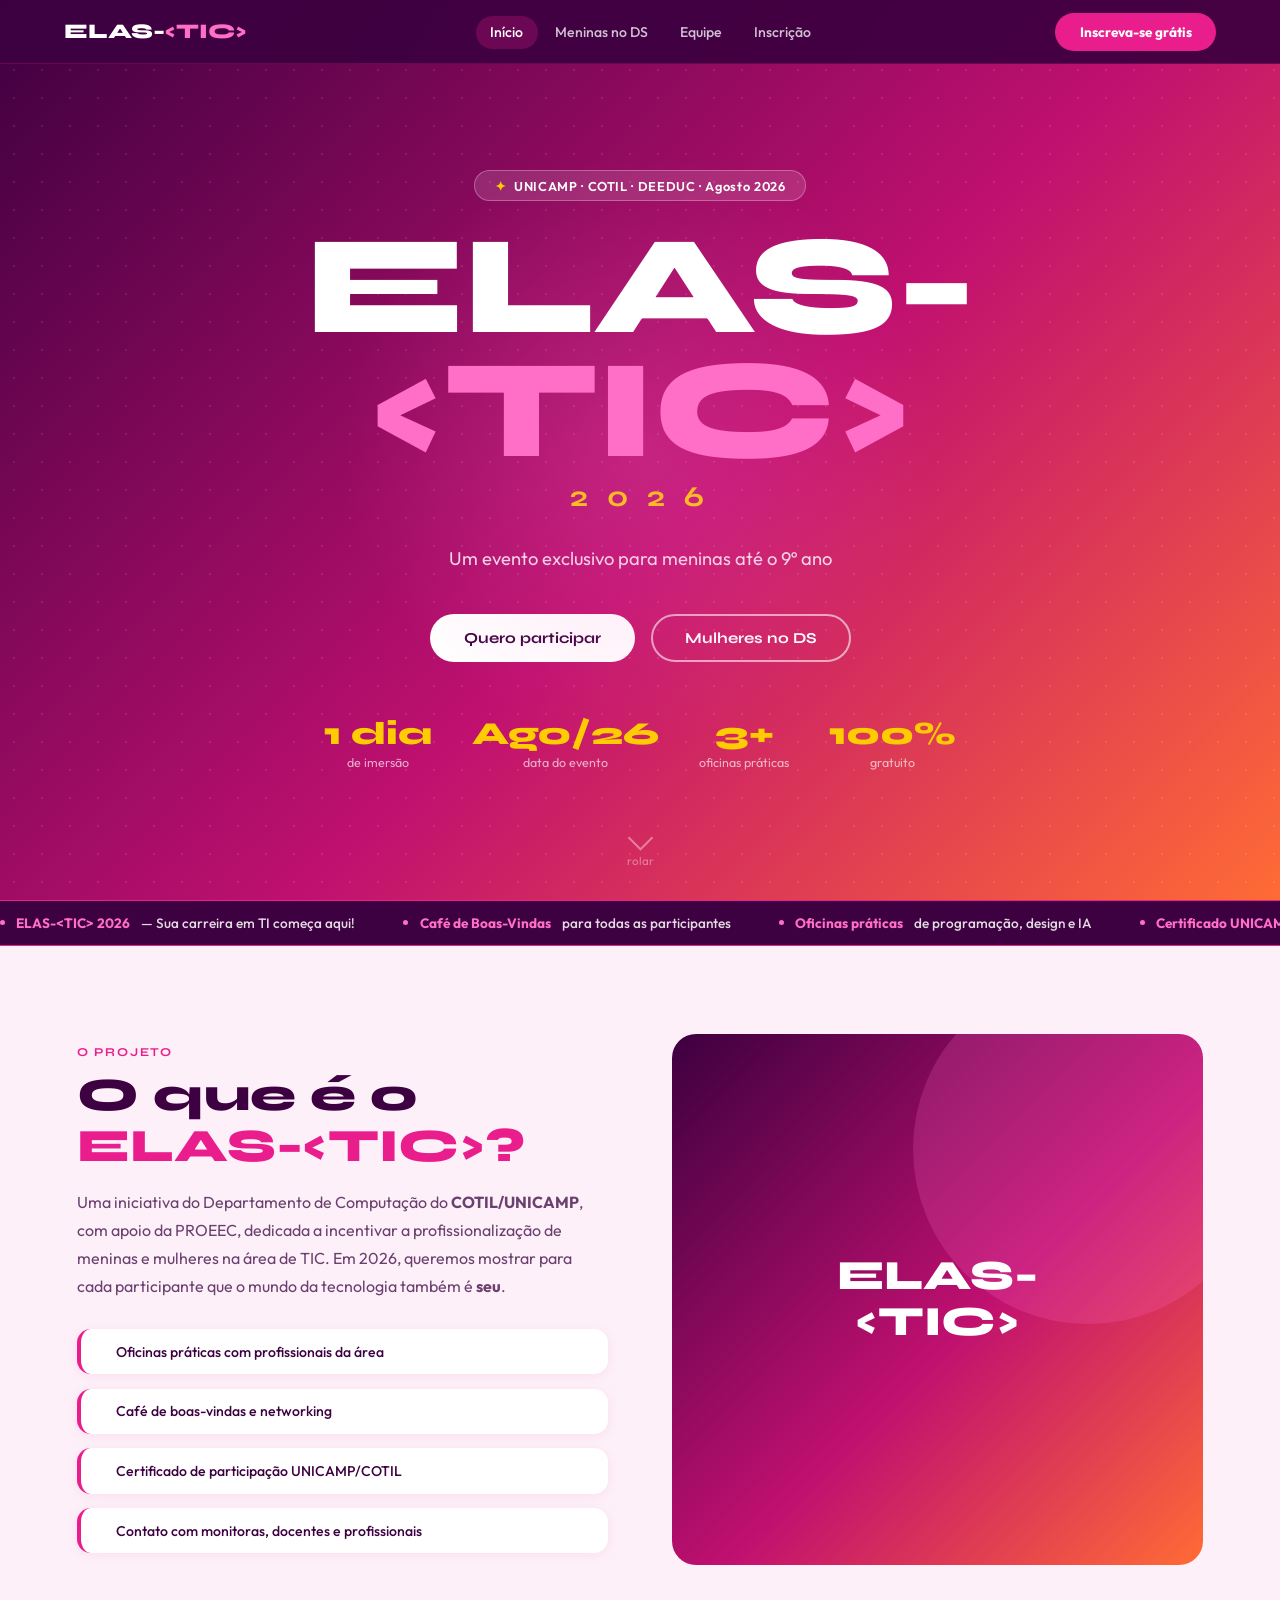
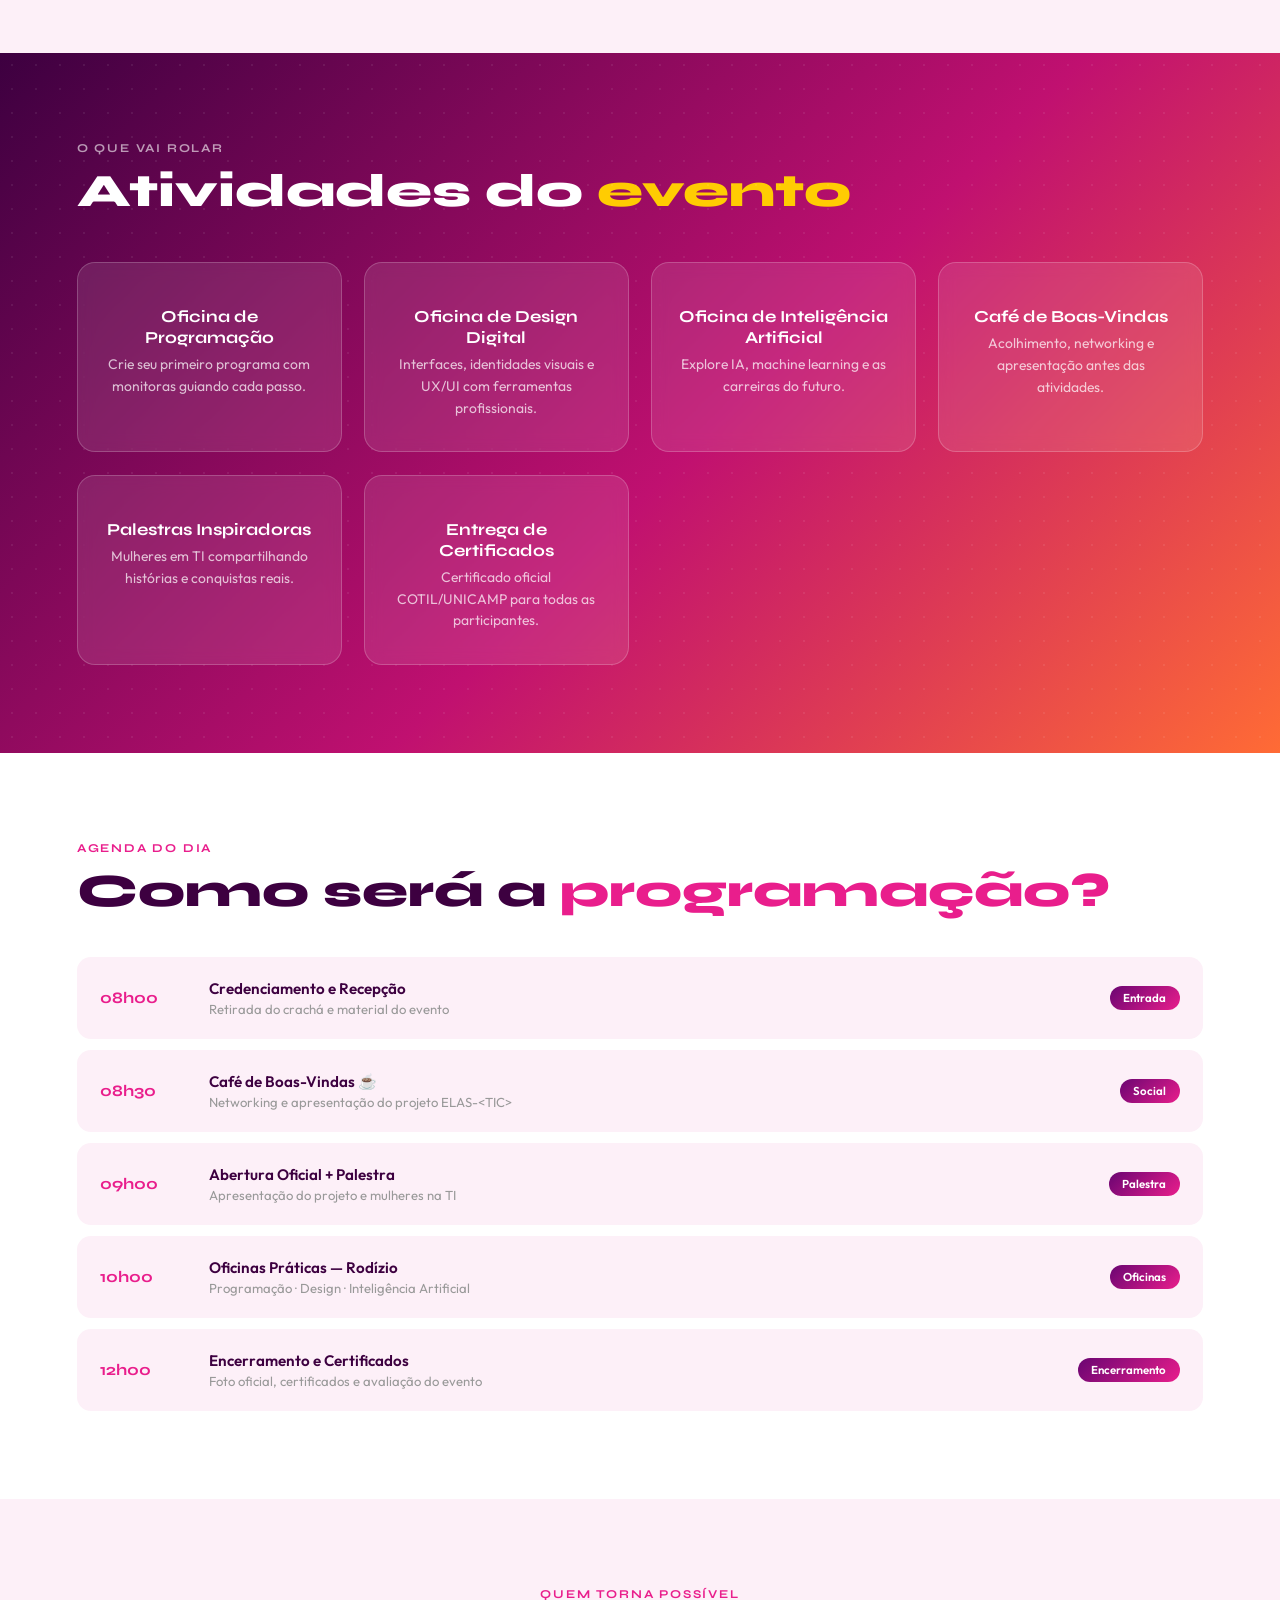
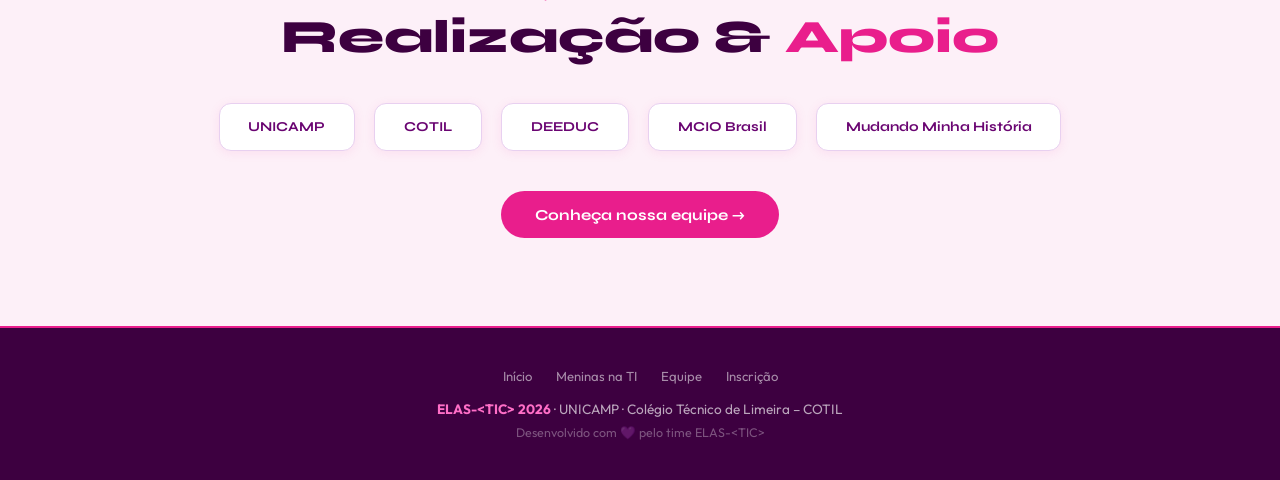
==== index.html @ ea5838b5 "Add files via upload" ====
<!DOCTYPE html>
<html lang="pt-BR">
<head>
<meta charset="UTF-8">
<meta name="viewport" content="width=device-width,initial-scale=1.0">
<title>ELAS-&lt;TIC&gt; 2026 | Início</title>
<link rel="stylesheet" href="shared.css">
<style>
/* ===== HOME SPECIFIC ===== */
 
/* HERO */
.hero {
  min-height:100vh;
  background:var(--grad-main);
  display:flex; flex-direction:column;
  align-items:center; justify-content:center;
  padding:120px 6vw 80px;
  position:relative; overflow:hidden; text-align:center;
}
.hero-dots {
  position:absolute; inset:0;
  background-image:radial-gradient(rgba(255,255,255,0.1) 1px, transparent 1px);
  background-size:28px 28px; pointer-events:none;
}
.hero-glow {
  position:absolute; width:600px; height:600px; border-radius:50%;
  background:radial-gradient(circle, rgba(255,110,199,0.22) 0%, transparent 70%);
  top:50%; left:50%; transform:translate(-50%,-50%); pointer-events:none;
}
.hero-badge {
  display:inline-block; background:rgba(255,255,255,0.13);
  border:1px solid rgba(255,255,255,0.28); color:#fff;
  padding:0.4rem 1.2rem; border-radius:50px;
  font-size:0.8rem; font-weight:600; letter-spacing:0.05em;
  margin-bottom:1.5rem; position:relative;
}
.hero-badge::before { content:'✦'; margin-right:0.5rem; color:var(--amarelo); }
.hero h1 {
  font-family:'Syne',sans-serif; font-size:clamp(3.8rem,11vw,9rem);
  font-weight:800; color:#fff; line-height:0.88;
  letter-spacing:-3px; margin-bottom:0.4rem; position:relative;
}
.hero h1 .tag { color:var(--rosa-claro); }
.hero-year {
  font-family:'Syne',sans-serif; font-size:clamp(1.1rem,2.5vw,1.8rem);
  color:var(--amarelo); font-weight:700; letter-spacing:6px;
  margin-bottom:1.8rem;
}
.hero-sub {
  font-size:clamp(1rem,1.8vw,1.15rem);
  color:rgba(255,255,255,0.85);
  max-width:520px; line-height:1.7;
  margin:0 auto 2.5rem;
}
.hero-btns { display:flex; gap:1rem; justify-content:center; flex-wrap:wrap; }
.hero-stats {
  display:flex; gap:2.5rem; justify-content:center;
  margin-top:3.5rem; flex-wrap:wrap;
}
.stat-num {
  font-family:'Syne',sans-serif; font-size:2rem; font-weight:800;
  color:var(--amarelo); line-height:1;
}
.stat-label { font-size:0.78rem; color:rgba(255,255,255,0.65); margin-top:0.3rem; }
.scroll-hint {
  position:absolute; bottom:2rem; left:50%; transform:translateX(-50%);
  display:flex; flex-direction:column; align-items:center; gap:0.4rem;
  color:rgba(255,255,255,0.4); font-size:0.72rem;
  animation:bounceY 2s ease-in-out infinite;
}
@keyframes bounceY { 0%,100%{transform:translateX(-50%) translateY(0)} 50%{transform:translateX(-50%) translateY(9px)} }
.scroll-arrow { width:18px; height:18px; border-right:2px solid currentColor; border-bottom:2px solid currentColor; transform:rotate(45deg); }
 
/* SOBRE */
.sobre-grid { display:grid; grid-template-columns:1fr 1fr; gap:4rem; align-items:center; }
.sobre-visual {
  background:var(--grad-main); border-radius:24px;
  aspect-ratio:1; display:flex; align-items:center; justify-content:center;
  position:relative; overflow:hidden;
}
.sobre-visual-text {
  font-family:'Syne',sans-serif; font-size:2.6rem; font-weight:800;
  color:#fff; text-align:center; line-height:1.1; position:relative; z-index:1;
}
.sobre-visual::before {
  content:''; position:absolute; width:350px; height:350px; border-radius:50%;
  background:rgba(255,110,199,0.2); top:-60px; right:-60px;
}
.pills { display:flex; flex-direction:column; gap:0.9rem; margin-top:1.8rem; }
.pill {
  display:flex; align-items:center; gap:1rem;
  background:#fff; border-radius:14px;
  padding:0.85rem 1.2rem;
  box-shadow:var(--shadow-sm);
  border-left:4px solid var(--rosa);
}
.pill-icon { font-size:1.3rem; }
.pill-text { font-size:0.88rem; font-weight:500; color:var(--roxo-escuro); }
 
/* EVENTO CARDS */
.evento-grid {
  display:grid; grid-template-columns:repeat(auto-fit,minmax(230px,1fr));
  gap:1.4rem; margin-top:2.8rem; position:relative; z-index:1;
}
.evento-card { text-align:center; }
.evento-icon { font-size:2.8rem; margin-bottom:0.7rem; }
.evento-card h3 {
  font-family:'Syne',sans-serif; color:#fff;
  font-size:1.05rem; font-weight:700; margin-bottom:0.4rem;
}
.evento-card p { color:rgba(255,255,255,0.72); font-size:0.87rem; line-height:1.55; }
 
/* PROGRAMAÇÃO */
.prog-list { display:flex; flex-direction:column; gap:0.7rem; margin-top:2.5rem; }
.prog-item {
  display:grid; grid-template-columns:90px 1fr auto;
  align-items:center; gap:1.2rem;
  padding:1.3rem 1.4rem; border-radius:14px;
  background:var(--rosa-pale);
  border:1.5px solid transparent;
  transition:border-color 0.2s, box-shadow 0.2s;
}
.prog-item:hover { border-color:var(--rosa); box-shadow:var(--shadow-sm); }
.prog-time { font-family:'Syne',sans-serif; font-size:1rem; font-weight:700; color:var(--rosa); }
.prog-info h4 { font-weight:600; font-size:0.95rem; color:var(--roxo-escuro); }
.prog-info p { font-size:0.82rem; color:#999; margin-top:0.2rem; }
.prog-badge {
  background:var(--grad-card); color:#fff;
  padding:0.28rem 0.85rem; border-radius:50px;
  font-size:0.72rem; font-weight:600; white-space:nowrap;
}
 
/* PARTNERS */
.logo-grid {
  display:flex; flex-wrap:wrap; align-items:center;
  justify-content:center; gap:1.2rem; margin-top:2.5rem;
}
.logo-pill {
  background:#fff; border-radius:12px; padding:0.9rem 1.8rem;
  font-family:'Syne',sans-serif; font-weight:700; font-size:0.85rem;
  color:var(--roxo); border:1.5px solid #e8d0f0;
  box-shadow:var(--shadow-sm);
  transition:transform 0.2s, box-shadow 0.2s;
}
.logo-pill:hover { transform:translateY(-2px); box-shadow:var(--shadow-md); }
 
@media(max-width:700px){
  .sobre-grid { grid-template-columns:1fr; }
  .sobre-visual { display:none; }
  .prog-item { grid-template-columns:70px 1fr; }
  .prog-badge { display:none; }
}
</style>
</head>
<body>
 
<!-- NAVBAR -->
<nav class="navbar">
  <a href="index.html" class="nav-logo">ELAS-<span>&lt;TIC&gt;</span></a>
  <ul class="nav-links" id="navLinks">
    <li><a href="index.html" class="active">Início</a></li>
    <li><a href="meninas-ti.html">Meninas no DS</a></li>
    <li><a href="equipe.html">Equipe</a></li>
    <li><a href="inscricao.html">Inscrição</a></li>
  </ul>
  <a href="inscricao.html" class="nav-cta">Inscreva-se grátis</a>
  <button class="nav-hamburger" id="hamburger" aria-label="Menu">
    <span></span><span></span><span></span>
  </button>
</nav>
 
<!-- IMAGE TICKER 
<div class="img-ticker" style="margin-top:64px">
  <div class="img-ticker-track" id="imgTicker">
    <!-- SVG placeholder banners 
    <svg class="ticker-img" viewBox="0 0 140 72" xmlns="http://www.w3.org/2000/svg"><defs><linearGradient id="g1" x1="0%" y1="0%" x2="100%" y2="100%"><stop offset="0%" stop-color="#3d0040"/><stop offset="100%" stop-color="#e91e8c"/></linearGradient></defs><rect width="140" height="72" fill="url(#g1)"/><text x="50%" y="38%" font-family="sans-serif" font-weight="800" font-size="13" fill="#fff" text-anchor="middle">ELAS-&lt;TIC&gt;</text><text x="50%" y="58%" font-family="sans-serif" font-size="9" fill="rgba(255,255,255,0.7)" text-anchor="middle">2026</text></svg>
    <div class="ticker-label">★ Evento</div>
    <svg class="ticker-img" viewBox="0 0 140 72" xmlns="http://www.w3.org/2000/svg"><defs><linearGradient id="g2" x1="0%" y1="0%" x2="100%" y2="100%"><stop offset="0%" stop-color="#c01070"/><stop offset="100%" stop-color="#ff6b35"/></linearGradient></defs><rect width="140" height="72" fill="url(#g2)"/><text x="50%" y="38%" font-family="sans-serif" font-weight="800" font-size="11" fill="#fff" text-anchor="middle">Oficinas</text><text x="50%" y="58%" font-family="sans-serif" font-size="9" fill="rgba(255,255,255,0.7)" text-anchor="middle">Programação · IA · Design</text></svg>
    <div class="ticker-label">☕ Café</div>
    <svg class="ticker-img" viewBox="0 0 140 72" xmlns="http://www.w3.org/2000/svg"><defs><linearGradient id="g3" x1="0%" y1="0%" x2="100%" y2="100%"><stop offset="0%" stop-color="#6a0572"/><stop offset="100%" stop-color="#ff6ec7"/></linearGradient></defs><rect width="140" height="72" fill="url(#g3)"/><text x="50%" y="38%" font-family="sans-serif" font-weight="800" font-size="11" fill="#fff" text-anchor="middle">Certificado</text><text x="50%" y="58%" font-family="sans-serif" font-size="9" fill="rgba(255,255,255,0.7)" text-anchor="middle">UNICAMP · COTIL</text></svg>
    <div class="ticker-label">📍 COTIL Limeira</div>
    <svg class="ticker-img" viewBox="0 0 140 72" xmlns="http://www.w3.org/2000/svg"><defs><linearGradient id="g4" x1="0%" y1="0%" x2="100%" y2="100%"><stop offset="0%" stop-color="#e91e8c"/><stop offset="100%" stop-color="#3d0040"/></linearGradient></defs><rect width="140" height="72" fill="url(#g4)"/><text x="50%" y="38%" font-family="sans-serif" font-weight="800" font-size="11" fill="#ffcc02" text-anchor="middle">Agosto 2026</text><text x="50%" y="58%" font-family="sans-serif" font-size="9" fill="rgba(255,255,255,0.7)" text-anchor="middle">Garante sua vaga!</text></svg>
    <div class="ticker-label">🎓 Gratuito</div>
    <svg class="ticker-img" viewBox="0 0 140 72" xmlns="http://www.w3.org/2000/svg"><defs><linearGradient id="g5" x1="0%" y1="0%" x2="100%" y2="100%"><stop offset="0%" stop-color="#ff6b35"/><stop offset="100%" stop-color="#c01070"/></linearGradient></defs><rect width="140" height="72" fill="url(#g5)"/><text x="50%" y="38%" font-family="sans-serif" font-weight="800" font-size="10" fill="#fff" text-anchor="middle">Meninas na TI</text><text x="50%" y="58%" font-family="sans-serif" font-size="8" fill="rgba(255,255,255,0.75)" text-anchor="middle">8º EF ao 3º EM</text></svg>
    <!-- duplicados para loop 
    <svg class="ticker-img" viewBox="0 0 140 72" xmlns="http://www.w3.org/2000/svg"><defs><linearGradient id="g1b" x1="0%" y1="0%" x2="100%" y2="100%"><stop offset="0%" stop-color="#3d0040"/><stop offset="100%" stop-color="#e91e8c"/></linearGradient></defs><rect width="140" height="72" fill="url(#g1b)"/><text x="50%" y="38%" font-family="sans-serif" font-weight="800" font-size="13" fill="#fff" text-anchor="middle">ELAS-&lt;TIC&gt;</text><text x="50%" y="58%" font-family="sans-serif" font-size="9" fill="rgba(255,255,255,0.7)" text-anchor="middle">2026</text></svg>
    <div class="ticker-label">★ Evento</div>
    <svg class="ticker-img" viewBox="0 0 140 72" xmlns="http://www.w3.org/2000/svg"><defs><linearGradient id="g2b" x1="0%" y1="0%" x2="100%" y2="100%"><stop offset="0%" stop-color="#c01070"/><stop offset="100%" stop-color="#ff6b35"/></linearGradient></defs><rect width="140" height="72" fill="url(#g2b)"/><text x="50%" y="38%" font-family="sans-serif" font-weight="800" font-size="11" fill="#fff" text-anchor="middle">Oficinas</text><text x="50%" y="58%" font-family="sans-serif" font-size="9" fill="rgba(255,255,255,0.7)" text-anchor="middle">Programação · IA · Design</text></svg>
    <div class="ticker-label">☕ Café</div>
    <svg class="ticker-img" viewBox="0 0 140 72" xmlns="http://www.w3.org/2000/svg"><defs><linearGradient id="g3b" x1="0%" y1="0%" x2="100%" y2="100%"><stop offset="0%" stop-color="#6a0572"/><stop offset="100%" stop-color="#ff6ec7"/></linearGradient></defs><rect width="140" height="72" fill="url(#g3b)"/><text x="50%" y="38%" font-family="sans-serif" font-weight="800" font-size="11" fill="#fff" text-anchor="middle">Certificado</text><text x="50%" y="58%" font-family="sans-serif" font-size="9" fill="rgba(255,255,255,0.7)" text-anchor="middle">UNICAMP · COTIL</text></svg>
    <div class="ticker-label">📍 COTIL Limeira</div>
    <svg class="ticker-img" viewBox="0 0 140 72" xmlns="http://www.w3.org/2000/svg"><defs><linearGradient id="g4b" x1="0%" y1="0%" x2="100%" y2="100%"><stop offset="0%" stop-color="#e91e8c"/><stop offset="100%" stop-color="#3d0040"/></linearGradient></defs><rect width="140" height="72" fill="url(#g4b)"/><text x="50%" y="38%" font-family="sans-serif" font-weight="800" font-size="11" fill="#ffcc02" text-anchor="middle">Agosto 2026</text><text x="50%" y="58%" font-family="sans-serif" font-size="9" fill="rgba(255,255,255,0.7)" text-anchor="middle">Garante sua vaga!</text></svg>
    <div class="ticker-label">🎓 Gratuito</div>
    <svg class="ticker-img" viewBox="0 0 140 72" xmlns="http://www.w3.org/2000/svg"><defs><linearGradient id="g5b" x1="0%" y1="0%" x2="100%" y2="100%"><stop offset="0%" stop-color="#ff6b35"/><stop offset="100%" stop-color="#c01070"/></linearGradient></defs><rect width="140" height="72" fill="url(#g5b)"/><text x="50%" y="38%" font-family="sans-serif" font-weight="800" font-size="10" fill="#fff" text-anchor="middle">Meninas na TI</text><text x="50%" y="58%" font-family="sans-serif" font-size="8" fill="rgba(255,255,255,0.75)" text-anchor="middle">8º EF ao 3º EM</text></svg>
  </div>
</div> -->
 
<!-- HERO -->
<section class="hero">
  <div class="hero-dots"></div><div class="hero-glow"></div>
  <div class="hero-badge">UNICAMP · COTIL · DEEDUC · Agosto 2026</div>
  <h1>ELAS-<span class="tag">&lt;TIC&gt;</span></h1>
  <div class="hero-year">2 0 2 6</div>
  <p class="hero-sub">Um evento exclusivo para meninas até o 9º ano</p>
  <div class="hero-btns">
    <a href="inscricao.html" class="btn btn-white"> Quero participar</a>
    <a href="meninas-ti.html" class="btn btn-outline-white">Mulheres no DS</a>
  </div>
  <div class="hero-stats">
    <div class="stat"><div class="stat-num">1 dia</div><div class="stat-label">de imersão</div></div>
    <div class="stat"><div class="stat-num">Ago/26</div><div class="stat-label">data do evento</div></div>
    <div class="stat"><div class="stat-num">3+</div><div class="stat-label">oficinas práticas</div></div>
    <div class="stat"><div class="stat-num">100%</div><div class="stat-label">gratuito</div></div>
  </div>
  <div class="scroll-hint"><div class="scroll-arrow"></div><span>rolar</span></div>
</section>
 
<!-- TEXT TICKER -->
<div class="text-ticker">
  <div class="text-ticker-track">
    <div class="ticker-item"><div class="dot"></div><strong>ELAS-&lt;TIC&gt; 2026</strong> — Sua carreira em TI começa aqui!</div>
    <div class="ticker-item"><div class="dot"></div><strong>Café de Boas-Vindas</strong> para todas as participantes</div>
    <div class="ticker-item"><div class="dot"></div><strong>Oficinas práticas</strong> de programação, design e IA</div>
    <div class="ticker-item"><div class="dot"></div> <strong>Certificado UNICAMP/COTIL</strong> ao final do evento</div>
    <div class="ticker-item"><div class="dot"></div> <strong>Agosto de 2026</strong> — Inscrições abertas!</div>
    <div class="ticker-item"><div class="dot"></div> Para <strong>Um evento exclusivo para meninas até o 9º ano</strong> · entrada gratuita</div>
    <div class="ticker-item"><div class="dot"></div><strong>UNICAMP · COTIL · DEEDUC · MCIO · Mudando Minha História</strong></div>
    <!-- duplicados -->
    <div class="ticker-item"><div class="dot"></div><strong>ELAS-&lt;TIC&gt; 2026</strong> — Sua carreira em TI começa aqui!</div>
    <div class="ticker-item"><div class="dot"></div> <strong>Café de Boas-Vindas</strong> para todas as participantes</div>
    <div class="ticker-item"><div class="dot"></div> <strong>Oficinas práticas</strong> de programação, design e IA</div>
    <div class="ticker-item"><div class="dot"></div><strong>Certificado UNICAMP/COTIL</strong> ao final do evento</div>
    <div class="ticker-item"><div class="dot"></div> <strong>Agosto de 2026</strong> — Inscrições abertas!</div>
    <div class="ticker-item"><div class="dot"></div> Para <strong>meninas do 8º EF ao 3º EM</strong> · entrada gratuita</div>
    <div class="ticker-item"><div class="dot"></div><strong>UNICAMP · COTIL · DEEDUC · MCIO · Mudando Minha História</strong></div>
  </div>
</div>
 
<!-- SOBRE -->
<section class="section section--pale" id="sobre">
  <div class="sobre-grid">
    <div>
      <span class="section-tag">O projeto</span>
      <h2 class="section-title">O que é o<br><span>ELAS-&lt;TIC&gt;?</span></h2>
      <p class="section-body">
        Uma iniciativa do Departamento de Computação do <strong>COTIL/UNICAMP</strong>, com apoio da PROEEC, dedicada a incentivar a profissionalização de meninas e mulheres na área de TIC. Em 2026, queremos mostrar para cada participante que o mundo da tecnologia também é <strong>seu</strong>.
      </p>
      <div class="pills">
        <div class="pill"><div class="pill-icon"></div><div class="pill-text">Oficinas práticas com profissionais da área</div></div>
        <div class="pill"><div class="pill-icon"></div><div class="pill-text">Café de boas-vindas e networking</div></div>
        <div class="pill"><div class="pill-icon"></div><div class="pill-text">Certificado de participação UNICAMP/COTIL</div></div>
        <div class="pill"><div class="pill-icon"></div><div class="pill-text">Contato com monitoras, docentes e profissionais</div></div>
      </div>
    </div>
    <div class="sobre-visual">
      <div class="sobre-visual-text">ELAS-<br>&lt;TIC&gt;</div>
    </div>
  </div>
</section>
 
<!-- EVENTO -->
<section class="section section--dark" id="evento">
  <span class="section-tag section-tag--light">O que vai rolar</span>
  <h2 class="section-title section-title--light">Atividades do <span>evento</span></h2>
  <div class="evento-grid">
    <div class="card-glass evento-card"><div class="evento-icon"></div><h3>Oficina de Programação</h3><p>Crie seu primeiro programa com monitoras guiando cada passo.</p></div>
    <div class="card-glass evento-card"><div class="evento-icon"></div><h3>Oficina de Design Digital</h3><p>Interfaces, identidades visuais e UX/UI com ferramentas profissionais.</p></div>
    <div class="card-glass evento-card"><div class="evento-icon"></div><h3>Oficina de Inteligência Artificial</h3><p>Explore IA, machine learning e as carreiras do futuro.</p></div>
    <div class="card-glass evento-card"><div class="evento-icon"></div><h3>Café de Boas-Vindas</h3><p>Acolhimento, networking e apresentação antes das atividades.</p></div>
    <div class="card-glass evento-card"><div class="evento-icon"></div><h3>Palestras Inspiradoras</h3><p>Mulheres em TI compartilhando histórias e conquistas reais.</p></div>
    <div class="card-glass evento-card"><div class="evento-icon"></div><h3>Entrega de Certificados</h3><p>Certificado oficial COTIL/UNICAMP para todas as participantes.</p></div>
  </div>
</section>
 
<!-- PROGRAMAÇÃO -->
<section class="section section--white" id="programacao">
  <span class="section-tag">Agenda do dia</span>
  <h2 class="section-title">Como será a <span>programação?</span></h2>
  <div class="prog-list">
    <div class="prog-item"><div class="prog-time">08h00</div><div class="prog-info"><h4>Credenciamento e Recepção</h4><p>Retirada do crachá e material do evento</p></div><div class="prog-badge">Entrada</div></div>
    <div class="prog-item"><div class="prog-time">08h30</div><div class="prog-info"><h4>Café de Boas-Vindas ☕</h4><p>Networking e apresentação do projeto ELAS-&lt;TIC&gt;</p></div><div class="prog-badge">Social</div></div>
    <div class="prog-item"><div class="prog-time">09h00</div><div class="prog-info"><h4>Abertura Oficial + Palestra</h4><p>Apresentação do projeto e mulheres na TI</p></div><div class="prog-badge">Palestra</div></div>
    <div class="prog-item"><div class="prog-time">10h00</div><div class="prog-info"><h4>Oficinas Práticas — Rodízio</h4><p>Programação · Design · Inteligência Artificial</p></div><div class="prog-badge">Oficinas</div></div>
    <div class="prog-item"><div class="prog-time">12h00</div><div class="prog-info"><h4>Encerramento e Certificados</h4><p>Foto oficial, certificados e avaliação do evento</p></div><div class="prog-badge">Encerramento</div></div>
  </div>
</section>
 
<!-- PARCEIROS -->
<section class="section section--pale" id="parceiros">
  <span class="section-tag" style="text-align:center;display:block">Quem torna possível</span>
  <h2 class="section-title" style="text-align:center">Realização & <span>Apoio</span></h2>
  <div class="logo-grid">
    <div class="logo-pill"> UNICAMP</div>
    <div class="logo-pill">COTIL</div>
    <div class="logo-pill"> DEEDUC</div>
    <div class="logo-pill"> MCIO Brasil</div>
    <div class="logo-pill"> Mudando Minha História</div>
  </div>
  <div style="text-align:center;margin-top:2.5rem">
    <a href="equipe.html" class="btn btn-primary">Conheça nossa equipe →</a>
  </div>
</section>
 
<!-- FOOTER -->
<footer class="footer">
  <div class="footer-links">
    <a href="index.html">Início</a>
    <a href="meninas-ti.html">Meninas na TI</a>
    <a href="equipe.html">Equipe</a>
    <a href="inscricao.html">Inscrição</a>
  </div>
  <p><strong>ELAS-&lt;TIC&gt; 2026</strong> · UNICAMP · Colégio Técnico de Limeira – COTIL</p>
  <p style="margin-top:0.4rem;opacity:0.5;font-size:0.78rem">Desenvolvido com 💜 pelo time ELAS-&lt;TIC&gt;</p>
</footer>
 
<script>
const ham = document.getElementById('hamburger');
const nav = document.getElementById('navLinks');
ham.addEventListener('click', () => nav.classList.toggle('open'));
</script>
</body>
</html>
---- shared.css ----
/* ===== ELAS-<TIC> 2026 — Shared Styles ===== */
@import url('https://fonts.googleapis.com/css2?family=Syne:wght@400;600;700;800&family=Outfit:wght@300;400;500;600&display=swap');
 
:root {
  --rosa:        #e91e8c;
  --rosa-escuro: #b8106e;
  --rosa-claro:  #ff6ec7;
  --rosa-pale:   #fdf0f8;
  --laranja:     #ff6b35;
  --amarelo:     #ffcc02;
  --roxo:        #6a0572;
  --roxo-escuro: #3d0040;
  --roxo-mid:    #55035c;
  --branco:      #ffffff;
  --texto:       #1a0020;
  --texto-suave: #6b4070;
 
  --grad-main:   linear-gradient(135deg, #3d0040 0%, #c01070 55%, #ff6b35 100%);
  --grad-card:   linear-gradient(135deg, #6a0572 0%, #e91e8c 100%);
  --grad-soft:   linear-gradient(135deg, #fdf0f8 0%, #ffe4f6 100%);
 
  --shadow-sm:   0 2px 12px rgba(233,30,140,0.08);
  --shadow-md:   0 6px 28px rgba(233,30,140,0.14);
  --shadow-lg:   0 16px 48px rgba(61,0,64,0.18);
  --radius:      18px;
  --radius-sm:   10px;
}
 
*, *::before, *::after { margin:0; padding:0; box-sizing:border-box; }
html { scroll-behavior:smooth; font-size:16px; }
 
body {
  font-family: 'Outfit', sans-serif;
  background: var(--rosa-pale);
  color: var(--texto);
  overflow-x: hidden;
  -webkit-font-smoothing: antialiased;
}
 
/* ---- NAVBAR ---- */
.navbar {
  position: fixed; top:0; left:0; width:100%; z-index:999;
  background: rgba(61,0,64,0.94);
  backdrop-filter: blur(14px);
  -webkit-backdrop-filter: blur(14px);
  border-bottom: 1px solid rgba(233,30,140,0.25);
  height: 64px;
  display: flex; align-items:center;
  padding: 0 5vw;
  gap: 2rem;
}
.nav-logo {
  font-family:'Syne',sans-serif; font-weight:800; font-size:1.3rem;
  color:#fff; text-decoration:none; white-space:nowrap; flex-shrink:0;
}
.nav-logo span { color:var(--rosa-claro); }
.nav-links {
  display:flex; gap:0.2rem; list-style:none;
  flex:1; justify-content:center;
}
.nav-links a {
  color:rgba(255,255,255,0.75); text-decoration:none;
  font-size:0.88rem; font-weight:500;
  padding:0.45rem 0.9rem; border-radius:50px;
  transition:all 0.2s;
  white-space:nowrap;
}
.nav-links a:hover, .nav-links a.active {
  color:#fff; background:rgba(233,30,140,0.25);
}
.nav-cta {
  background:var(--rosa); color:#fff;
  padding:0.5rem 1.4rem; border-radius:50px;
  text-decoration:none; font-weight:700; font-size:0.85rem;
  transition:all 0.2s; white-space:nowrap; flex-shrink:0;
  border:2px solid transparent;
}
.nav-cta:hover { background:transparent; border-color:var(--rosa-claro); color:var(--rosa-claro); }
 
.nav-hamburger {
  display:none; flex-direction:column; gap:5px; cursor:pointer;
  margin-left:auto; background:none; border:none; padding:4px;
}
.nav-hamburger span {
  display:block; width:22px; height:2px;
  background:#fff; border-radius:2px; transition:all 0.3s;
}
 
/* ---- IMAGE TICKER (thin carousel) ---- */
.img-ticker {
  overflow:hidden;
  background:var(--roxo-escuro);
  border-top:2px solid var(--rosa);
  border-bottom:2px solid var(--rosa);
  height:96px;
  display:flex; align-items:center;
}
.img-ticker-track {
  display:flex; gap:12px; align-items:center;
  animation: tickerScroll 30s linear infinite;
  width:max-content;
}
.img-ticker-track:hover { animation-play-state:paused; }
.ticker-img {
  width:140px; height:72px; border-radius:8px;
  object-fit:cover; flex-shrink:0;
  border:2px solid rgba(233,30,140,0.3);
}
.ticker-label {
  color:rgba(255,255,255,0.6); font-size:0.75rem;
  font-weight:600; letter-spacing:0.08em;
  text-transform:uppercase; white-space:nowrap;
  padding:0 1rem; flex-shrink:0;
}
@keyframes tickerScroll {
  from { transform:translateX(0); }
  to   { transform:translateX(-50%); }
}
 
/* ---- TEXT TICKER ---- */
.text-ticker {
  overflow:hidden; background:var(--roxo-escuro);
  border-top:1.5px solid var(--rosa); border-bottom:1.5px solid var(--rosa);
  padding:0.8rem 0;
}
.text-ticker-track {
  display:flex; gap:3rem; animation:tickerScroll 28s linear infinite;
  width:max-content;
}
.text-ticker-track:hover { animation-play-state:paused; }
.ticker-item {
  display:flex; align-items:center; gap:0.7rem;
  color:rgba(255,255,255,0.85); font-size:0.85rem; font-weight:500;
  white-space:nowrap;
}
.ticker-item .dot {
  width:5px; height:5px; border-radius:50%;
  background:var(--rosa-claro); flex-shrink:0;
}
.ticker-item strong { color:var(--rosa-claro); }
 
/* ---- SECTION COMMONS ---- */
.section { padding:5.5rem 6vw; }
.section--dark { background:var(--grad-main); position:relative; overflow:hidden; }
.section--dark::before {
  content:''; position:absolute; inset:0;
  background-image:radial-gradient(rgba(255,255,255,0.07) 1px, transparent 1px);
  background-size:24px 24px; pointer-events:none;
}
.section--white { background:#fff; }
.section--pale  { background:var(--rosa-pale); }
 
.section-tag {
  font-family:'Syne',sans-serif; font-size:0.75rem; font-weight:700;
  letter-spacing:0.15em; text-transform:uppercase;
  color:var(--rosa); margin-bottom:0.7rem; display:block;
}
.section-tag--light { color:rgba(255,255,255,0.6); }
 
.section-title {
  font-family:'Syne',sans-serif;
  font-size:clamp(1.9rem,4vw,2.9rem); font-weight:800;
  line-height:1.1; color:var(--roxo-escuro); margin-bottom:1rem;
}
.section-title--light { color:#fff; }
.section-title span { color:var(--rosa); }
.section-title--light span { color:var(--amarelo); }
 
.section-body {
  font-size:1rem; line-height:1.75;
  color:var(--texto-suave); max-width:580px;
}
.section-body--light { color:rgba(255,255,255,0.8); }
 
/* ---- BUTTONS ---- */
.btn {
  display:inline-flex; align-items:center; gap:0.5rem;
  padding:0.8rem 2rem; border-radius:50px;
  font-family:'Syne',sans-serif; font-weight:700; font-size:0.95rem;
  text-decoration:none; cursor:pointer; border:2px solid transparent;
  transition:all 0.2s;
}
.btn-primary { background:var(--rosa); color:#fff; }
.btn-primary:hover { background:var(--rosa-escuro); transform:translateY(-2px); box-shadow:var(--shadow-md); }
.btn-white { background:#fff; color:var(--roxo-escuro); }
.btn-white:hover { background:var(--rosa-pale); transform:translateY(-2px); }
.btn-outline-white { border-color:rgba(255,255,255,0.6); color:#fff; }
.btn-outline-white:hover { background:rgba(255,255,255,0.12); }
 
/* ---- CARDS ---- */
.card {
  background:#fff; border-radius:var(--radius);
  padding:2rem 1.6rem;
  box-shadow:var(--shadow-sm);
  border:1px solid rgba(233,30,140,0.1);
  transition:transform 0.2s, box-shadow 0.2s;
}
.card:hover { transform:translateY(-4px); box-shadow:var(--shadow-md); }
.card-glass {
  background:rgba(255,255,255,0.1);
  backdrop-filter:blur(8px);
  border:1px solid rgba(255,255,255,0.2);
  border-radius:var(--radius);
  padding:2rem 1.6rem;
  transition:transform 0.2s, background 0.2s;
}
.card-glass:hover { transform:translateY(-4px); background:rgba(255,255,255,0.18); }
 
/* ---- FOOTER ---- */
.footer {
  background:var(--roxo-escuro);
  border-top:2px solid var(--rosa);
  padding:2.5rem 6vw;
  text-align:center;
  color:rgba(255,255,255,0.65); font-size:0.85rem;
}
.footer strong { color:var(--rosa-claro); }
.footer-links { display:flex; gap:1.5rem; justify-content:center; flex-wrap:wrap; margin-bottom:1rem; }
.footer-links a { color:rgba(255,255,255,0.55); text-decoration:none; font-size:0.82rem; transition:color 0.2s; }
.footer-links a:hover { color:var(--rosa-claro); }
 
/* ---- MODAL ---- */
.modal-overlay {
  position:fixed; inset:0; z-index:2000;
  background:rgba(0,0,0,0.55); backdrop-filter:blur(4px);
  display:flex; align-items:center; justify-content:center;
  opacity:0; pointer-events:none;
  transition:opacity 0.25s;
  padding:1.5rem;
}
.modal-overlay.open { opacity:1; pointer-events:all; }
.modal-box {
  background:#fff; border-radius:24px;
  padding:2.5rem; max-width:420px; width:100%;
  position:relative;
  box-shadow: 0 24px 80px rgba(0,0,0,0.3);
  transform:scale(0.92) translateY(16px);
  transition:transform 0.25s;
  border-top:5px solid var(--rosa);
}
.modal-overlay.open .modal-box { transform:scale(1) translateY(0); }
.modal-close {
  position:absolute; top:1rem; right:1rem;
  background:none; border:none; cursor:pointer;
  font-size:1.4rem; color:#aaa; line-height:1;
  transition:color 0.2s;
}
.modal-close:hover { color:var(--rosa); }
 
/* ---- TEAM AVATAR ---- */
.team-grid {
  display:flex; flex-wrap:wrap; gap:1.5rem;
  justify-content:center; margin-top:2.5rem;
}
.team-card {
  display:flex; flex-direction:column; align-items:center; gap:0.7rem;
  cursor:pointer; width:130px;
}
.team-avatar {
  width:100px; height:100px; border-radius:50%;
  background:var(--grad-main);
  display:flex; align-items:center; justify-content:center;
  font-family:'Syne',sans-serif; font-size:1.8rem; font-weight:800;
  color:#fff; border:3px solid transparent;
  transition:all 0.22s;
  box-shadow:var(--shadow-sm);
  overflow:hidden; position:relative;
}
.team-avatar img { width:100%; height:100%; object-fit:cover; }
.team-card:hover .team-avatar {
  transform:scale(1.06);
  border-color:var(--rosa);
  box-shadow:0 0 0 4px rgba(233,30,140,0.2), var(--shadow-md);
}
.team-name { font-weight:600; font-size:0.82rem; text-align:center; color:var(--roxo-escuro); }
.team-role { font-size:0.73rem; color:var(--rosa); font-weight:500; }
 
/* ---- FORMS ---- */
.form-wrapper {
  max-width:720px; margin:3rem auto 0;
  background:#fff; border-radius:24px; padding:2.8rem;
  box-shadow:var(--shadow-lg); border-top:5px solid var(--rosa);
}
.form-title { font-family:'Syne',sans-serif; font-size:1.45rem; font-weight:800; color:var(--roxo-escuro); margin-bottom:0.3rem; }
.form-subtitle { font-size:0.88rem; color:#999; margin-bottom:1.8rem; }
.form-step-bar { display:flex; gap:0.4rem; margin-bottom:2rem; }
.form-step { flex:1; height:4px; border-radius:99px; background:#f0d4ea; }
.form-step.active { background:var(--rosa); }
.form-grid { display:grid; grid-template-columns:1fr 1fr; gap:1.1rem 1.4rem; }
.form-group { display:flex; flex-direction:column; gap:0.35rem; }
.form-group.full { grid-column:1/-1; }
.form-label { font-size:0.8rem; font-weight:700; color:var(--roxo-escuro); letter-spacing:0.02em; }
.req { color:var(--rosa); }
.form-input, .form-select, .form-textarea {
  width:100%; padding:0.72rem 1rem;
  border:1.5px solid #e8d0f0; border-radius:var(--radius-sm);
  font-family:'Outfit',sans-serif; font-size:0.92rem;
  background:var(--rosa-pale); color:var(--texto);
  outline:none; transition:border-color 0.2s, box-shadow 0.2s;
}
.form-input:focus, .form-select:focus, .form-textarea:focus {
  border-color:var(--rosa);
  box-shadow:0 0 0 3px rgba(233,30,140,0.12);
  background:#fff;
}
.form-divider {
  font-family:'Syne',sans-serif; font-size:0.75rem; font-weight:700;
  text-transform:uppercase; letter-spacing:0.1em; color:var(--rosa);
  margin:1.6rem 0 0.8rem; padding-bottom:0.5rem;
  border-bottom:1px solid #f0d4ea; grid-column:1/-1;
}
.checkbox-group { display:flex; flex-direction:column; gap:0.5rem; }
.checkbox-item { display:flex; align-items:flex-start; gap:0.6rem; cursor:pointer; }
.checkbox-item input[type=checkbox] { width:17px; height:17px; accent-color:var(--rosa); margin-top:2px; flex-shrink:0; }
.checkbox-item span { font-size:0.88rem; color:var(--texto-suave); line-height:1.4; }
.btn-submit {
  width:100%; background:var(--grad-main); color:#fff; border:none;
  padding:1rem; border-radius:12px; font-family:'Syne',sans-serif;
  font-weight:700; font-size:1rem; cursor:pointer; margin-top:1.5rem;
  transition:opacity 0.2s, transform 0.15s; grid-column:1/-1;
}
.btn-submit:hover { opacity:0.9; transform:translateY(-1px); }
 
/* ---- RESPONSIVE ---- */
@media (max-width:768px) {
  .nav-links { display:none; }
  .nav-links.open {
    display:flex; flex-direction:column;
    position:fixed; top:64px; left:0; width:100%;
    background:rgba(61,0,64,0.97); padding:1.5rem 5vw 2rem;
    gap:0.5rem; border-bottom:2px solid var(--rosa);
  }
  .nav-hamburger { display:flex; }
  .section { padding:4rem 5vw; }
  .form-grid { grid-template-columns:1fr; }
  .form-group.full { grid-column:1; }
  .form-divider { grid-column:1; }
  .btn-submit { grid-column:1; }
}
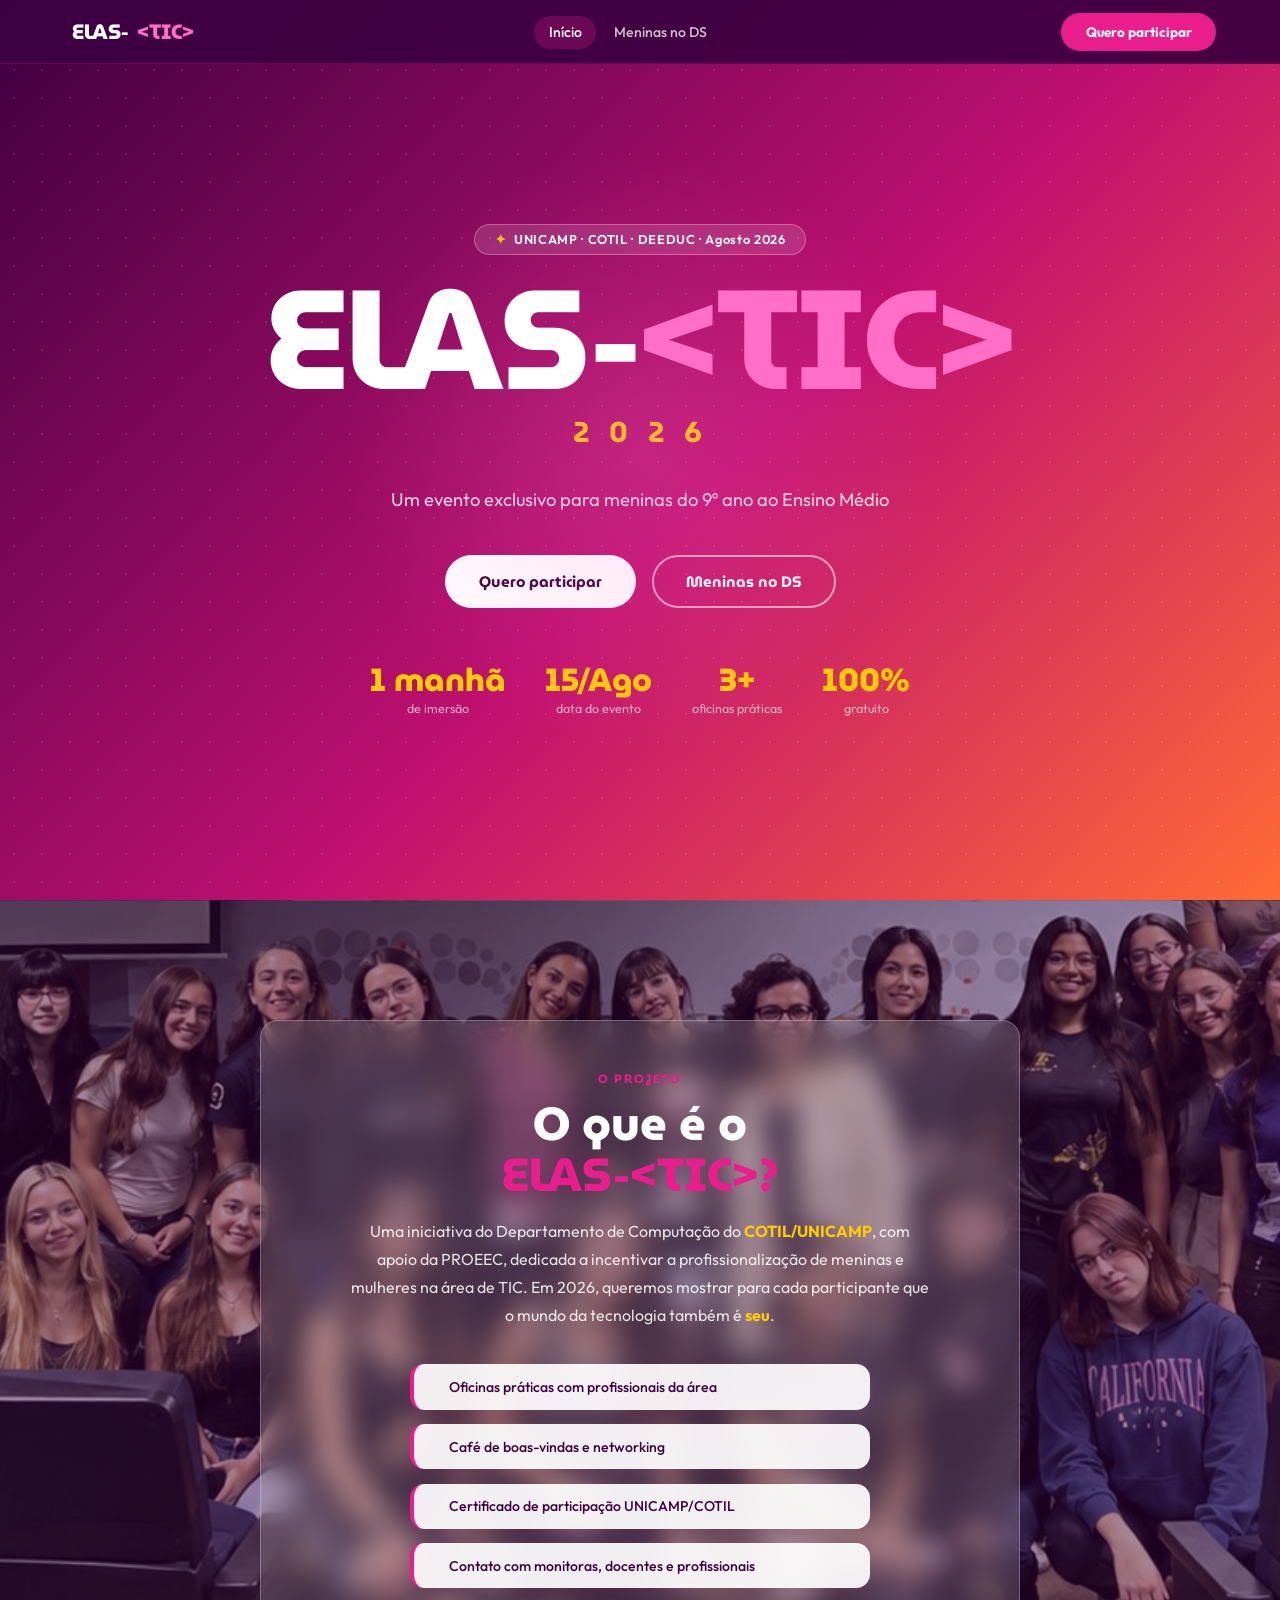
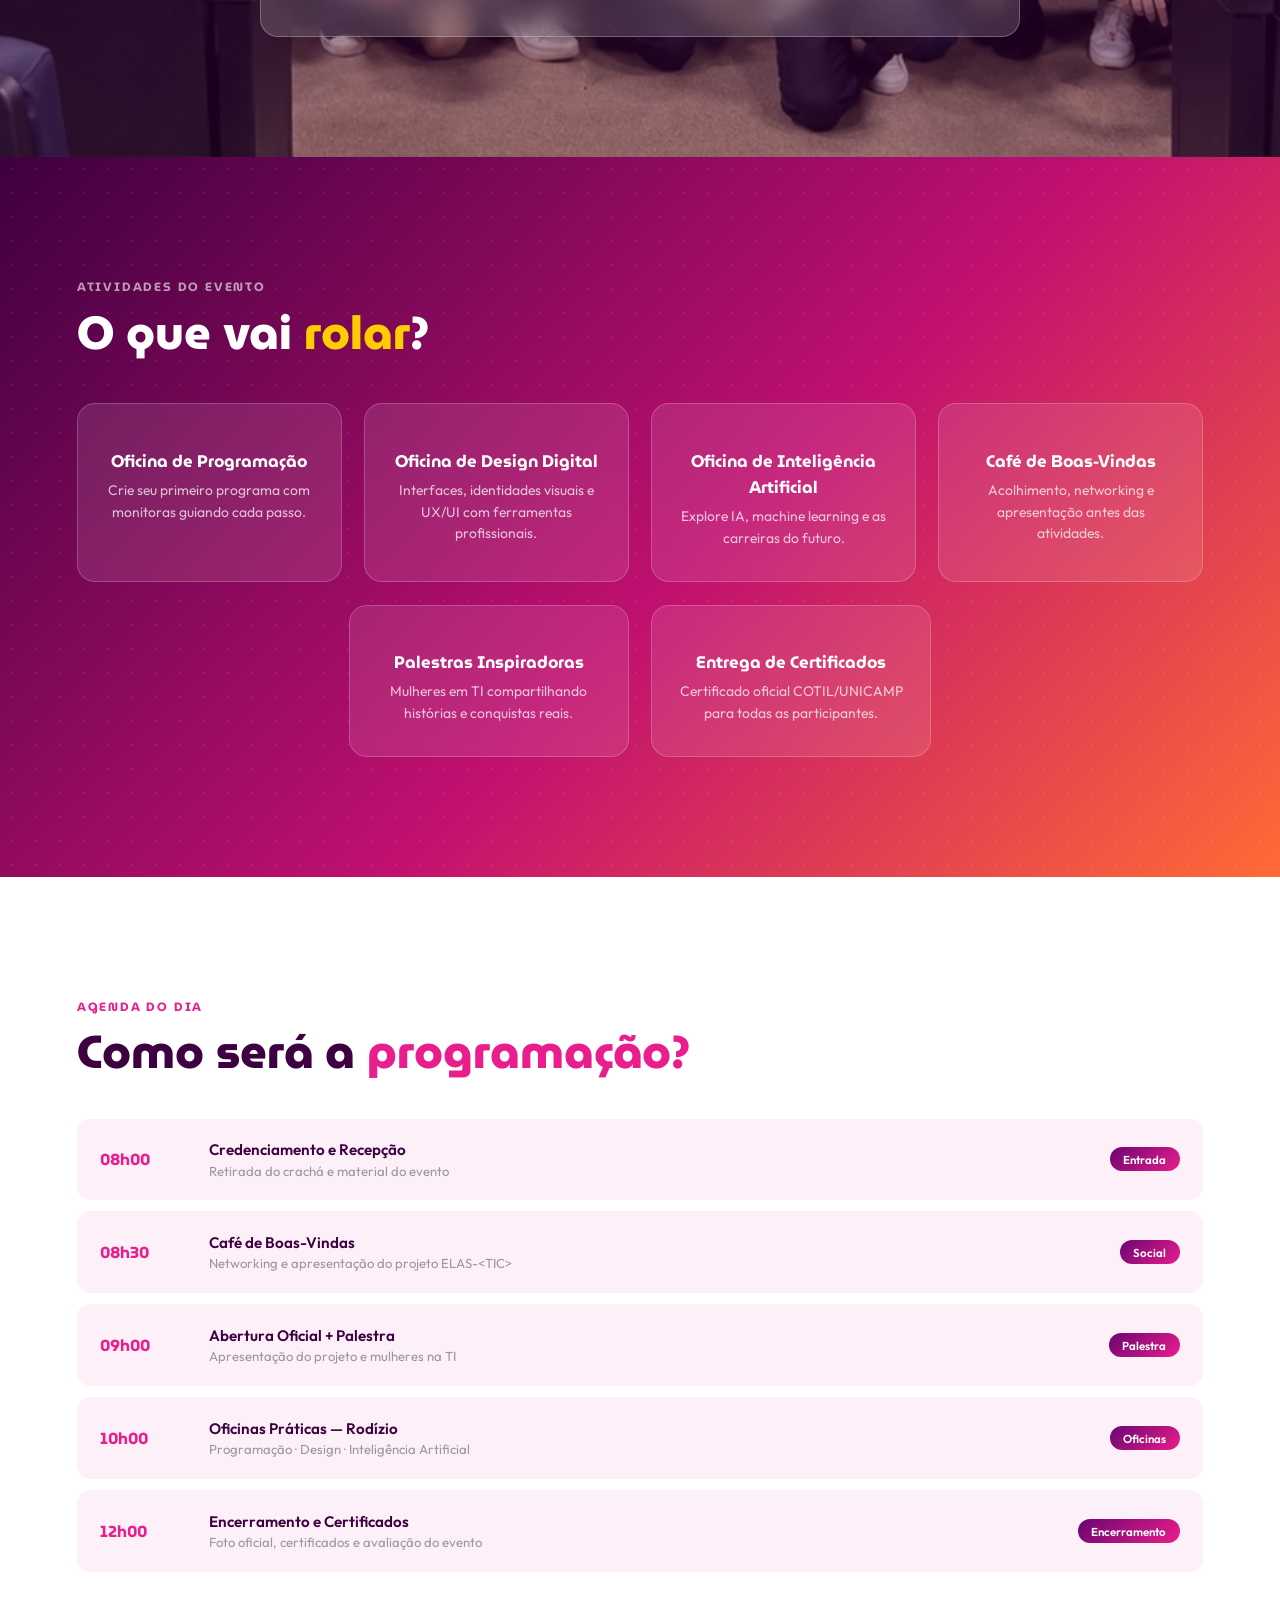
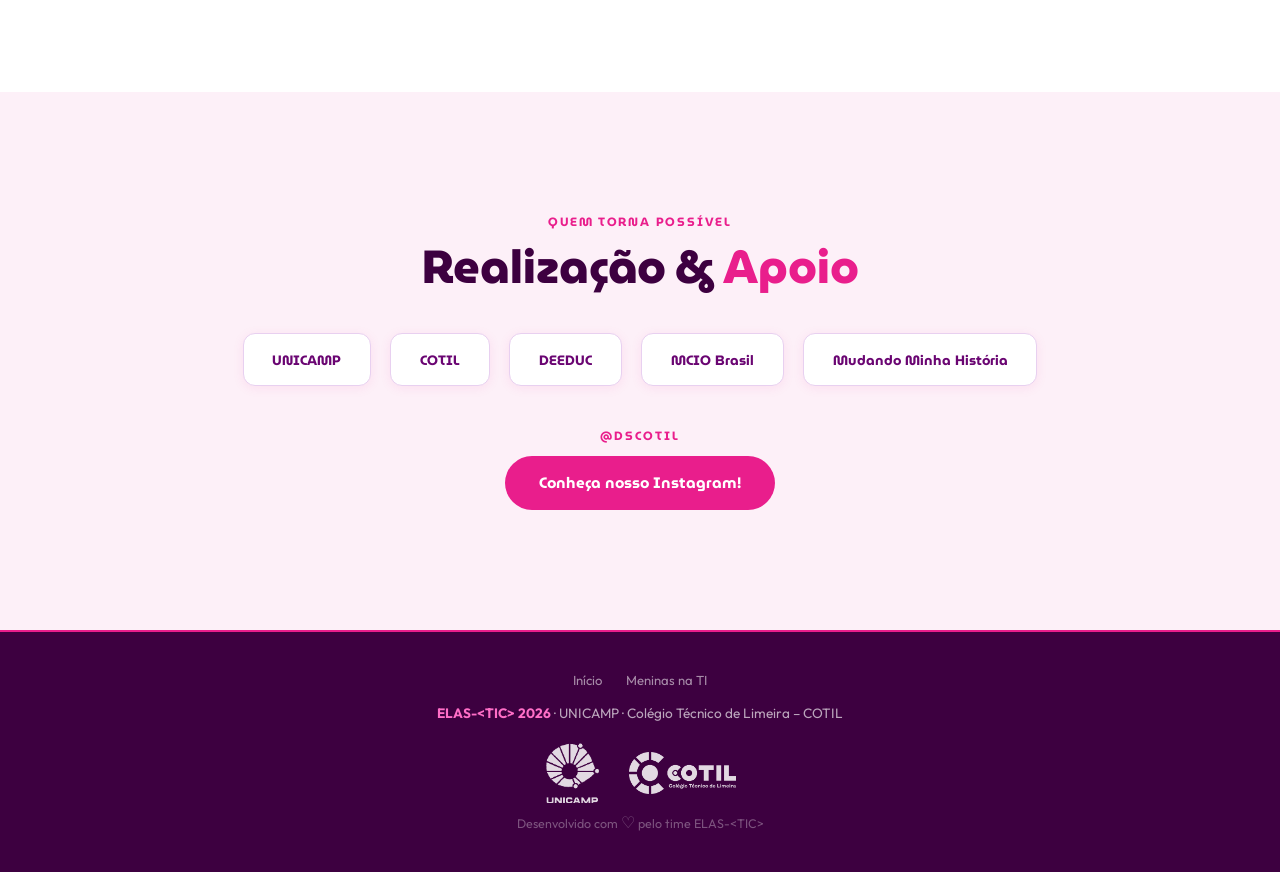
==== commit 421bf395: "mais atualizações" ====
--- a/index.html
+++ b/index.html
@@ -1,16 +1,18 @@
-<!DOCTYPE html>
+﻿<!DOCTYPE html>
 <html lang="pt-BR">
 <head>
 <meta charset="UTF-8">
 <meta name="viewport" content="width=device-width,initial-scale=1.0">
 <title>ELAS-&lt;TIC&gt; 2026 | Início</title>
+<link rel="icon" type="image/png" href="img/logo.png">
 <link rel="stylesheet" href="shared.css">
 <style>
 /* ===== HOME SPECIFIC ===== */
  
 /* HERO */
 .hero {
-  min-height:100vh;
+  height:100vh;
+  height:100dvh;
   background:var(--grad-main);
   display:flex; flex-direction:column;
   align-items:center; justify-content:center;
@@ -36,13 +38,13 @@
 }
 .hero-badge::before { content:'✦'; margin-right:0.5rem; color:var(--amarelo); }
 .hero h1 {
-  font-family:'Syne',sans-serif; font-size:clamp(3.8rem,11vw,9rem);
+  font-family:'MuseoModerno',sans-serif; font-size:clamp(3.8rem,11vw,9rem);
   font-weight:800; color:#fff; line-height:0.88;
   letter-spacing:-3px; margin-bottom:0.4rem; position:relative;
 }
 .hero h1 .tag { color:var(--rosa-claro); }
 .hero-year {
-  font-family:'Syne',sans-serif; font-size:clamp(1.1rem,2.5vw,1.8rem);
+  font-family:'MuseoModerno',sans-serif; font-size:clamp(1.1rem,2.5vw,1.8rem);
   color:var(--amarelo); font-weight:700; letter-spacing:6px;
   margin-bottom:1.8rem;
 }
@@ -58,7 +60,7 @@
   margin-top:3.5rem; flex-wrap:wrap;
 }
 .stat-num {
-  font-family:'Syne',sans-serif; font-size:2rem; font-weight:800;
+  font-family:'MuseoModerno',sans-serif; font-size:2rem; font-weight:800;
   color:var(--amarelo); line-height:1;
 }
 .stat-label { font-size:0.78rem; color:rgba(255,255,255,0.65); margin-top:0.3rem; }
@@ -73,13 +75,49 @@
  
 /* SOBRE */
 .sobre-grid { display:grid; grid-template-columns:1fr 1fr; gap:4rem; align-items:center; }
+#sobre {
+  position:relative; overflow:hidden;
+  background-color:var(--roxo-escuro);
+}
+.sobre-bg {
+  position:absolute; inset:0; z-index:0;
+  background-image:url('img/cards/sobre-bg.jpg');
+  background-size:cover; background-position:center;
+  transform:scale(1); transform-origin:center center;
+  will-change:transform;
+}
+.sobre-bg::after {
+  content:''; position:absolute; inset:0;
+  background:rgba(61,0,64,0.45);
+}
+.sobre-box {
+  position:relative; z-index:1;
+  max-width:760px; margin:0 auto;
+  padding:3rem 3.5rem;
+  border:1px solid rgba(255,255,255,0.25);
+  background-color:rgba(255,255,255,0.16);
+  backdrop-filter:blur(14px);
+  -webkit-backdrop-filter:blur(14px);
+  border-radius:var(--radius);
+  text-align:center;
+}
+.sobre-box .section-title,
+.sobre-box .section-body { margin-left:auto; margin-right:auto; }
+.sobre-box .section-title { color:#fff; }
+.sobre-box .section-body { color:rgba(255,255,255,0.85); }
+.sobre-box .section-body strong { color:var(--amarelo); }
+.sobre-box .pills { align-items:center; margin-top:2.2rem; }
+.sobre-box .pill {
+  width:100%; max-width:460px;
+  background:rgba(255,255,255,0.92);
+}
 .sobre-visual {
   background:var(--grad-main); border-radius:24px;
   aspect-ratio:1; display:flex; align-items:center; justify-content:center;
   position:relative; overflow:hidden;
 }
 .sobre-visual-text {
-  font-family:'Syne',sans-serif; font-size:2.6rem; font-weight:800;
+  font-family:'MuseoModerno',sans-serif; font-size:2.6rem; font-weight:800;
   color:#fff; text-align:center; line-height:1.1; position:relative; z-index:1;
 }
 .sobre-visual::before {
@@ -99,13 +137,13 @@
  
 /* EVENTO CARDS */
 .evento-grid {
-  display:grid; grid-template-columns:repeat(auto-fit,minmax(230px,1fr));
+  display:flex; flex-wrap:wrap; justify-content:center;
   gap:1.4rem; margin-top:2.8rem; position:relative; z-index:1;
 }
-.evento-card { text-align:center; }
+.evento-card { text-align:center; flex:1 1 230px; max-width:280px; }
 .evento-icon { font-size:2.8rem; margin-bottom:0.7rem; }
 .evento-card h3 {
-  font-family:'Syne',sans-serif; color:#fff;
+  font-family:'MuseoModerno',sans-serif; color:#fff;
   font-size:1.05rem; font-weight:700; margin-bottom:0.4rem;
 }
 .evento-card p { color:rgba(255,255,255,0.72); font-size:0.87rem; line-height:1.55; }
@@ -121,7 +159,7 @@
   transition:border-color 0.2s, box-shadow 0.2s;
 }
 .prog-item:hover { border-color:var(--rosa); box-shadow:var(--shadow-sm); }
-.prog-time { font-family:'Syne',sans-serif; font-size:1rem; font-weight:700; color:var(--rosa); }
+.prog-time { font-family:'MuseoModerno',sans-serif; font-size:1rem; font-weight:700; color:var(--rosa); }
 .prog-info h4 { font-weight:600; font-size:0.95rem; color:var(--roxo-escuro); }
 .prog-info p { font-size:0.82rem; color:#999; margin-top:0.2rem; }
 .prog-badge {
@@ -137,18 +175,22 @@
 }
 .logo-pill {
   background:#fff; border-radius:12px; padding:0.9rem 1.8rem;
-  font-family:'Syne',sans-serif; font-weight:700; font-size:0.85rem;
+  font-family:'MuseoModerno',sans-serif; font-weight:700; font-size:0.85rem;
   color:var(--roxo); border:1.5px solid #e8d0f0;
   box-shadow:var(--shadow-sm);
   transition:transform 0.2s, box-shadow 0.2s;
 }
 .logo-pill:hover { transform:translateY(-2px); box-shadow:var(--shadow-md); }
- 
+
+/* Seções com mais respiro (exceto o hero) */
+.section { padding:7.5rem 6vw; }
+
 @media(max-width:700px){
   .sobre-grid { grid-template-columns:1fr; }
   .sobre-visual { display:none; }
   .prog-item { grid-template-columns:70px 1fr; }
   .prog-badge { display:none; }
+  .section { padding:5rem 5vw; }
 }
 </style>
 </head>
@@ -156,44 +198,16 @@
  
 <!-- NAVBAR -->
 <nav class="navbar">
-  <a href="index.html" class="nav-logo">ELAS-<span>&lt;TIC&gt;</span></a>
+  <a href="index.html" class="nav-logo"><img src="img/logo.png" alt="" class="nav-logo-img">ELAS-<span>&lt;TIC&gt;</span></a>
   <ul class="nav-links" id="navLinks">
     <li><a href="index.html" class="active">Início</a></li>
     <li><a href="meninas-ti.html">Meninas no DS</a></li>
-    <li><a href="equipe.html">Equipe</a></li>
-    <li><a href="inscricao.html">Inscrição</a></li>
   </ul>
-  <a href="inscricao.html" class="nav-cta">Inscreva-se grátis</a>
+  <a href="inscricao.html" class="nav-cta">Quero participar</a>
   <button class="nav-hamburger" id="hamburger" aria-label="Menu">
     <span></span><span></span><span></span>
   </button>
 </nav>
- 
-<!-- IMAGE TICKER 
-<div class="img-ticker" style="margin-top:64px">
-  <div class="img-ticker-track" id="imgTicker">
-    <!-- SVG placeholder banners 
-    <svg class="ticker-img" viewBox="0 0 140 72" xmlns="http://www.w3.org/2000/svg"><defs><linearGradient id="g1" x1="0%" y1="0%" x2="100%" y2="100%"><stop offset="0%" stop-color="#3d0040"/><stop offset="100%" stop-color="#e91e8c"/></linearGradient></defs><rect width="140" height="72" fill="url(#g1)"/><text x="50%" y="38%" font-family="sans-serif" font-weight="800" font-size="13" fill="#fff" text-anchor="middle">ELAS-&lt;TIC&gt;</text><text x="50%" y="58%" font-family="sans-serif" font-size="9" fill="rgba(255,255,255,0.7)" text-anchor="middle">2026</text></svg>
-    <div class="ticker-label">★ Evento</div>
-    <svg class="ticker-img" viewBox="0 0 140 72" xmlns="http://www.w3.org/2000/svg"><defs><linearGradient id="g2" x1="0%" y1="0%" x2="100%" y2="100%"><stop offset="0%" stop-color="#c01070"/><stop offset="100%" stop-color="#ff6b35"/></linearGradient></defs><rect width="140" height="72" fill="url(#g2)"/><text x="50%" y="38%" font-family="sans-serif" font-weight="800" font-size="11" fill="#fff" text-anchor="middle">Oficinas</text><text x="50%" y="58%" font-family="sans-serif" font-size="9" fill="rgba(255,255,255,0.7)" text-anchor="middle">Programação · IA · Design</text></svg>
-    <div class="ticker-label">☕ Café</div>
-    <svg class="ticker-img" viewBox="0 0 140 72" xmlns="http://www.w3.org/2000/svg"><defs><linearGradient id="g3" x1="0%" y1="0%" x2="100%" y2="100%"><stop offset="0%" stop-color="#6a0572"/><stop offset="100%" stop-color="#ff6ec7"/></linearGradient></defs><rect width="140" height="72" fill="url(#g3)"/><text x="50%" y="38%" font-family="sans-serif" font-weight="800" font-size="11" fill="#fff" text-anchor="middle">Certificado</text><text x="50%" y="58%" font-family="sans-serif" font-size="9" fill="rgba(255,255,255,0.7)" text-anchor="middle">UNICAMP · COTIL</text></svg>
-    <div class="ticker-label">📍 COTIL Limeira</div>
-    <svg class="ticker-img" viewBox="0 0 140 72" xmlns="http://www.w3.org/2000/svg"><defs><linearGradient id="g4" x1="0%" y1="0%" x2="100%" y2="100%"><stop offset="0%" stop-color="#e91e8c"/><stop offset="100%" stop-color="#3d0040"/></linearGradient></defs><rect width="140" height="72" fill="url(#g4)"/><text x="50%" y="38%" font-family="sans-serif" font-weight="800" font-size="11" fill="#ffcc02" text-anchor="middle">Agosto 2026</text><text x="50%" y="58%" font-family="sans-serif" font-size="9" fill="rgba(255,255,255,0.7)" text-anchor="middle">Garante sua vaga!</text></svg>
-    <div class="ticker-label">🎓 Gratuito</div>
-    <svg class="ticker-img" viewBox="0 0 140 72" xmlns="http://www.w3.org/2000/svg"><defs><linearGradient id="g5" x1="0%" y1="0%" x2="100%" y2="100%"><stop offset="0%" stop-color="#ff6b35"/><stop offset="100%" stop-color="#c01070"/></linearGradient></defs><rect width="140" height="72" fill="url(#g5)"/><text x="50%" y="38%" font-family="sans-serif" font-weight="800" font-size="10" fill="#fff" text-anchor="middle">Meninas na TI</text><text x="50%" y="58%" font-family="sans-serif" font-size="8" fill="rgba(255,255,255,0.75)" text-anchor="middle">8º EF ao 3º EM</text></svg>
-    <!-- duplicados para loop 
-    <svg class="ticker-img" viewBox="0 0 140 72" xmlns="http://www.w3.org/2000/svg"><defs><linearGradient id="g1b" x1="0%" y1="0%" x2="100%" y2="100%"><stop offset="0%" stop-color="#3d0040"/><stop offset="100%" stop-color="#e91e8c"/></linearGradient></defs><rect width="140" height="72" fill="url(#g1b)"/><text x="50%" y="38%" font-family="sans-serif" font-weight="800" font-size="13" fill="#fff" text-anchor="middle">ELAS-&lt;TIC&gt;</text><text x="50%" y="58%" font-family="sans-serif" font-size="9" fill="rgba(255,255,255,0.7)" text-anchor="middle">2026</text></svg>
-    <div class="ticker-label">★ Evento</div>
-    <svg class="ticker-img" viewBox="0 0 140 72" xmlns="http://www.w3.org/2000/svg"><defs><linearGradient id="g2b" x1="0%" y1="0%" x2="100%" y2="100%"><stop offset="0%" stop-color="#c01070"/><stop offset="100%" stop-color="#ff6b35"/></linearGradient></defs><rect width="140" height="72" fill="url(#g2b)"/><text x="50%" y="38%" font-family="sans-serif" font-weight="800" font-size="11" fill="#fff" text-anchor="middle">Oficinas</text><text x="50%" y="58%" font-family="sans-serif" font-size="9" fill="rgba(255,255,255,0.7)" text-anchor="middle">Programação · IA · Design</text></svg>
-    <div class="ticker-label">☕ Café</div>
-    <svg class="ticker-img" viewBox="0 0 140 72" xmlns="http://www.w3.org/2000/svg"><defs><linearGradient id="g3b" x1="0%" y1="0%" x2="100%" y2="100%"><stop offset="0%" stop-color="#6a0572"/><stop offset="100%" stop-color="#ff6ec7"/></linearGradient></defs><rect width="140" height="72" fill="url(#g3b)"/><text x="50%" y="38%" font-family="sans-serif" font-weight="800" font-size="11" fill="#fff" text-anchor="middle">Certificado</text><text x="50%" y="58%" font-family="sans-serif" font-size="9" fill="rgba(255,255,255,0.7)" text-anchor="middle">UNICAMP · COTIL</text></svg>
-    <div class="ticker-label">📍 COTIL Limeira</div>
-    <svg class="ticker-img" viewBox="0 0 140 72" xmlns="http://www.w3.org/2000/svg"><defs><linearGradient id="g4b" x1="0%" y1="0%" x2="100%" y2="100%"><stop offset="0%" stop-color="#e91e8c"/><stop offset="100%" stop-color="#3d0040"/></linearGradient></defs><rect width="140" height="72" fill="url(#g4b)"/><text x="50%" y="38%" font-family="sans-serif" font-weight="800" font-size="11" fill="#ffcc02" text-anchor="middle">Agosto 2026</text><text x="50%" y="58%" font-family="sans-serif" font-size="9" fill="rgba(255,255,255,0.7)" text-anchor="middle">Garante sua vaga!</text></svg>
-    <div class="ticker-label">🎓 Gratuito</div>
-    <svg class="ticker-img" viewBox="0 0 140 72" xmlns="http://www.w3.org/2000/svg"><defs><linearGradient id="g5b" x1="0%" y1="0%" x2="100%" y2="100%"><stop offset="0%" stop-color="#ff6b35"/><stop offset="100%" stop-color="#c01070"/></linearGradient></defs><rect width="140" height="72" fill="url(#g5b)"/><text x="50%" y="38%" font-family="sans-serif" font-weight="800" font-size="10" fill="#fff" text-anchor="middle">Meninas na TI</text><text x="50%" y="58%" font-family="sans-serif" font-size="8" fill="rgba(255,255,255,0.75)" text-anchor="middle">8º EF ao 3º EM</text></svg>
-  </div>
-</div> -->
  
 <!-- HERO -->
 <section class="hero">
@@ -201,67 +215,42 @@
   <div class="hero-badge">UNICAMP · COTIL · DEEDUC · Agosto 2026</div>
   <h1>ELAS-<span class="tag">&lt;TIC&gt;</span></h1>
   <div class="hero-year">2 0 2 6</div>
-  <p class="hero-sub">Um evento exclusivo para meninas até o 9º ano</p>
+  <p class="hero-sub">Um evento exclusivo para meninas do 9º ano ao Ensino Médio</p>
   <div class="hero-btns">
     <a href="inscricao.html" class="btn btn-white"> Quero participar</a>
-    <a href="meninas-ti.html" class="btn btn-outline-white">Mulheres no DS</a>
+    <a href="meninas-ti.html" class="btn btn-outline-white">Meninas no DS</a>
   </div>
   <div class="hero-stats">
-    <div class="stat"><div class="stat-num">1 dia</div><div class="stat-label">de imersão</div></div>
-    <div class="stat"><div class="stat-num">Ago/26</div><div class="stat-label">data do evento</div></div>
+    <div class="stat"><div class="stat-num">1 manhã</div><div class="stat-label">de imersão</div></div>
+    <div class="stat"><div class="stat-num">15/Ago</div><div class="stat-label">data do evento</div></div>
     <div class="stat"><div class="stat-num">3+</div><div class="stat-label">oficinas práticas</div></div>
     <div class="stat"><div class="stat-num">100%</div><div class="stat-label">gratuito</div></div>
   </div>
-  <div class="scroll-hint"><div class="scroll-arrow"></div><span>rolar</span></div>
-</section>
- 
-<!-- TEXT TICKER -->
-<div class="text-ticker">
-  <div class="text-ticker-track">
-    <div class="ticker-item"><div class="dot"></div><strong>ELAS-&lt;TIC&gt; 2026</strong> — Sua carreira em TI começa aqui!</div>
-    <div class="ticker-item"><div class="dot"></div><strong>Café de Boas-Vindas</strong> para todas as participantes</div>
-    <div class="ticker-item"><div class="dot"></div><strong>Oficinas práticas</strong> de programação, design e IA</div>
-    <div class="ticker-item"><div class="dot"></div> <strong>Certificado UNICAMP/COTIL</strong> ao final do evento</div>
-    <div class="ticker-item"><div class="dot"></div> <strong>Agosto de 2026</strong> — Inscrições abertas!</div>
-    <div class="ticker-item"><div class="dot"></div> Para <strong>Um evento exclusivo para meninas até o 9º ano</strong> · entrada gratuita</div>
-    <div class="ticker-item"><div class="dot"></div><strong>UNICAMP · COTIL · DEEDUC · MCIO · Mudando Minha História</strong></div>
-    <!-- duplicados -->
-    <div class="ticker-item"><div class="dot"></div><strong>ELAS-&lt;TIC&gt; 2026</strong> — Sua carreira em TI começa aqui!</div>
-    <div class="ticker-item"><div class="dot"></div> <strong>Café de Boas-Vindas</strong> para todas as participantes</div>
-    <div class="ticker-item"><div class="dot"></div> <strong>Oficinas práticas</strong> de programação, design e IA</div>
-    <div class="ticker-item"><div class="dot"></div><strong>Certificado UNICAMP/COTIL</strong> ao final do evento</div>
-    <div class="ticker-item"><div class="dot"></div> <strong>Agosto de 2026</strong> — Inscrições abertas!</div>
-    <div class="ticker-item"><div class="dot"></div> Para <strong>meninas do 8º EF ao 3º EM</strong> · entrada gratuita</div>
-    <div class="ticker-item"><div class="dot"></div><strong>UNICAMP · COTIL · DEEDUC · MCIO · Mudando Minha História</strong></div>
-  </div>
-</div>
+</section>
  
 <!-- SOBRE -->
 <section class="section section--pale" id="sobre">
-  <div class="sobre-grid">
-    <div>
-      <span class="section-tag">O projeto</span>
-      <h2 class="section-title">O que é o<br><span>ELAS-&lt;TIC&gt;?</span></h2>
-      <p class="section-body">
-        Uma iniciativa do Departamento de Computação do <strong>COTIL/UNICAMP</strong>, com apoio da PROEEC, dedicada a incentivar a profissionalização de meninas e mulheres na área de TIC. Em 2026, queremos mostrar para cada participante que o mundo da tecnologia também é <strong>seu</strong>.
-      </p>
-      <div class="pills">
-        <div class="pill"><div class="pill-icon"></div><div class="pill-text">Oficinas práticas com profissionais da área</div></div>
-        <div class="pill"><div class="pill-icon"></div><div class="pill-text">Café de boas-vindas e networking</div></div>
-        <div class="pill"><div class="pill-icon"></div><div class="pill-text">Certificado de participação UNICAMP/COTIL</div></div>
-        <div class="pill"><div class="pill-icon"></div><div class="pill-text">Contato com monitoras, docentes e profissionais</div></div>
-      </div>
-    </div>
-    <div class="sobre-visual">
-      <div class="sobre-visual-text">ELAS-<br>&lt;TIC&gt;</div>
+  <!-- TODO: salvar a foto enviada como img/cards/sobre-bg.jpg -->
+  <div class="sobre-bg" id="sobreBg"></div>
+  <div class="sobre-box">
+    <span class="section-tag">O projeto</span>
+    <h2 class="section-title">O que é o<br><span>ELAS-&lt;TIC&gt;?</span></h2>
+    <p class="section-body">
+      Uma iniciativa do Departamento de Computação do <strong>COTIL/UNICAMP</strong>, com apoio da PROEEC, dedicada a incentivar a profissionalização de meninas e mulheres na área de TIC. Em 2026, queremos mostrar para cada participante que o mundo da tecnologia também é <strong>seu</strong>.
+    </p>
+    <div class="pills">
+      <div class="pill"><div class="pill-icon"></div><div class="pill-text">Oficinas práticas com profissionais da área</div></div>
+      <div class="pill"><div class="pill-icon"></div><div class="pill-text">Café de boas-vindas e networking</div></div>
+      <div class="pill"><div class="pill-icon"></div><div class="pill-text">Certificado de participação UNICAMP/COTIL</div></div>
+      <div class="pill"><div class="pill-icon"></div><div class="pill-text">Contato com monitoras, docentes e profissionais</div></div>
     </div>
   </div>
 </section>
  
 <!-- EVENTO -->
 <section class="section section--dark" id="evento">
-  <span class="section-tag section-tag--light">O que vai rolar</span>
-  <h2 class="section-title section-title--light">Atividades do <span>evento</span></h2>
+  <span class="section-tag section-tag--light">Atividades do evento</span>
+  <h2 class="section-title section-title--light">O que vai<span> rolar</span>?</h2>
   <div class="evento-grid">
     <div class="card-glass evento-card"><div class="evento-icon"></div><h3>Oficina de Programação</h3><p>Crie seu primeiro programa com monitoras guiando cada passo.</p></div>
     <div class="card-glass evento-card"><div class="evento-icon"></div><h3>Oficina de Design Digital</h3><p>Interfaces, identidades visuais e UX/UI com ferramentas profissionais.</p></div>
@@ -278,7 +267,7 @@
   <h2 class="section-title">Como será a <span>programação?</span></h2>
   <div class="prog-list">
     <div class="prog-item"><div class="prog-time">08h00</div><div class="prog-info"><h4>Credenciamento e Recepção</h4><p>Retirada do crachá e material do evento</p></div><div class="prog-badge">Entrada</div></div>
-    <div class="prog-item"><div class="prog-time">08h30</div><div class="prog-info"><h4>Café de Boas-Vindas ☕</h4><p>Networking e apresentação do projeto ELAS-&lt;TIC&gt;</p></div><div class="prog-badge">Social</div></div>
+    <div class="prog-item"><div class="prog-time">08h30</div><div class="prog-info"><h4>Café de Boas-Vindas</h4><p>Networking e apresentação do projeto ELAS-&lt;TIC&gt;</p></div><div class="prog-badge">Social</div></div>
     <div class="prog-item"><div class="prog-time">09h00</div><div class="prog-info"><h4>Abertura Oficial + Palestra</h4><p>Apresentação do projeto e mulheres na TI</p></div><div class="prog-badge">Palestra</div></div>
     <div class="prog-item"><div class="prog-time">10h00</div><div class="prog-info"><h4>Oficinas Práticas — Rodízio</h4><p>Programação · Design · Inteligência Artificial</p></div><div class="prog-badge">Oficinas</div></div>
     <div class="prog-item"><div class="prog-time">12h00</div><div class="prog-info"><h4>Encerramento e Certificados</h4><p>Foto oficial, certificados e avaliação do evento</p></div><div class="prog-badge">Encerramento</div></div>
@@ -297,7 +286,8 @@
     <div class="logo-pill"> Mudando Minha História</div>
   </div>
   <div style="text-align:center;margin-top:2.5rem">
-    <a href="equipe.html" class="btn btn-primary">Conheça nossa equipe →</a>
+    <span class="section-tag" style="text-align:center;display:block">@dscotil</span>
+    <a href="https://www.instagram.com/dscotil?utm_source=ig_web_button_share_sheet&igsh=ZDNlZDc0MzIxNw==" class="btn btn-primary" target="_blank">Conheça nosso Instagram!</a>
   </div>
 </section>
  
@@ -306,17 +296,33 @@
   <div class="footer-links">
     <a href="index.html">Início</a>
     <a href="meninas-ti.html">Meninas na TI</a>
-    <a href="equipe.html">Equipe</a>
-    <a href="inscricao.html">Inscrição</a>
   </div>
   <p><strong>ELAS-&lt;TIC&gt; 2026</strong> · UNICAMP · Colégio Técnico de Limeira – COTIL</p>
-  <p style="margin-top:0.4rem;opacity:0.5;font-size:0.78rem">Desenvolvido com 💜 pelo time ELAS-&lt;TIC&gt;</p>
+  <div class="footer-logos">
+    <img src="img/logo-unicamp.png" alt="Logo UNICAMP" class="logo-unicamp">
+    <img src="img/logo-cotil.png" alt="Logo COTIL">
+  </div>
+  <p style="margin-top:0.4rem;opacity:0.5;font-size:0.78rem">Desenvolvido com <span style="font-size:1.3em">♡</span> pelo time ELAS-&lt;TIC&gt;</p>
 </footer>
  
 <script>
 const ham = document.getElementById('hamburger');
 const nav = document.getElementById('navLinks');
 ham.addEventListener('click', () => nav.classList.toggle('open'));
+
+// Zoom progressivo do background da seção "Sobre" conforme a rolagem
+const sobreSection = document.getElementById('sobre');
+const sobreBg = document.getElementById('sobreBg');
+function updateSobreZoom(){
+  const rect = sobreSection.getBoundingClientRect();
+  const vh = window.innerHeight;
+  const progress = Math.min(Math.max((vh - rect.top) / (vh + rect.height), 0), 1);
+  const scale = 1 + progress * 0.25;
+  sobreBg.style.transform = `scale(${scale.toFixed(3)})`;
+}
+window.addEventListener('scroll', updateSobreZoom, { passive:true });
+window.addEventListener('resize', updateSobreZoom);
+updateSobreZoom();
 </script>
 </body>
 </html>
--- a/shared.css
+++ b/shared.css
@@ -1,5 +1,5 @@
-/* ===== ELAS-<TIC> 2026 — Shared Styles ===== */
-@import url('https://fonts.googleapis.com/css2?family=Syne:wght@400;600;700;800&family=Outfit:wght@300;400;500;600&display=swap');
+﻿/* ===== ELAS-<TIC> 2026 — Shared Styles ===== */
+@import url('https://fonts.googleapis.com/css2?family=MuseoModerno:wght@400;600;700;800&family=Outfit:wght@300;400;500;600&display=swap');
  
 :root {
   --rosa:        #e91e8c;
@@ -50,8 +50,12 @@
   gap: 2rem;
 }
 .nav-logo {
-  font-family:'Syne',sans-serif; font-weight:800; font-size:1.3rem;
+  font-family:'MuseoModerno',sans-serif; font-weight:800; font-size:1.3rem;
   color:#fff; text-decoration:none; white-space:nowrap; flex-shrink:0;
+  display:flex; align-items:center; gap:0.5rem;
+}
+.nav-logo-img {
+  height:34px; width:auto; object-fit:contain; display:block;
 }
 .nav-logo span { color:var(--rosa-claro); }
 .nav-links {
@@ -67,6 +71,9 @@
 }
 .nav-links a:hover, .nav-links a.active {
   color:#fff; background:rgba(233,30,140,0.25);
+}
+.nav-links:hover a.active:not(:hover) {
+  color:rgba(255,255,255,0.75); background:transparent;
 }
 .nav-cta {
   background:var(--rosa); color:#fff;
@@ -151,14 +158,14 @@
 .section--pale  { background:var(--rosa-pale); }
  
 .section-tag {
-  font-family:'Syne',sans-serif; font-size:0.75rem; font-weight:700;
+  font-family:'MuseoModerno',sans-serif; font-size:0.75rem; font-weight:700;
   letter-spacing:0.15em; text-transform:uppercase;
   color:var(--rosa); margin-bottom:0.7rem; display:block;
 }
 .section-tag--light { color:rgba(255,255,255,0.6); }
  
 .section-title {
-  font-family:'Syne',sans-serif;
+  font-family:'MuseoModerno',sans-serif;
   font-size:clamp(1.9rem,4vw,2.9rem); font-weight:800;
   line-height:1.1; color:var(--roxo-escuro); margin-bottom:1rem;
 }
@@ -176,7 +183,7 @@
 .btn {
   display:inline-flex; align-items:center; gap:0.5rem;
   padding:0.8rem 2rem; border-radius:50px;
-  font-family:'Syne',sans-serif; font-weight:700; font-size:0.95rem;
+  font-family:'MuseoModerno',sans-serif; font-weight:700; font-size:0.95rem;
   text-decoration:none; cursor:pointer; border:2px solid transparent;
   transition:all 0.2s;
 }
@@ -215,6 +222,17 @@
   color:rgba(255,255,255,0.65); font-size:0.85rem;
 }
 .footer strong { color:var(--rosa-claro); }
+.footer-logos {
+  display:flex; align-items:center; justify-content:center;
+  gap:1.8rem; margin-top:1.2rem;
+}
+.footer-logos img {
+  height:42px; width:auto; object-fit:contain;
+  filter:brightness(0) invert(1); opacity:0.85;
+}
+.footer-logos img.logo-unicamp {
+  height:64px;
+}
 .footer-links { display:flex; gap:1.5rem; justify-content:center; flex-wrap:wrap; margin-bottom:1rem; }
 .footer-links a { color:rgba(255,255,255,0.55); text-decoration:none; font-size:0.82rem; transition:color 0.2s; }
 .footer-links a:hover { color:var(--rosa-claro); }
@@ -260,7 +278,7 @@
   width:100px; height:100px; border-radius:50%;
   background:var(--grad-main);
   display:flex; align-items:center; justify-content:center;
-  font-family:'Syne',sans-serif; font-size:1.8rem; font-weight:800;
+  font-family:'MuseoModerno',sans-serif; font-size:1.8rem; font-weight:800;
   color:#fff; border:3px solid transparent;
   transition:all 0.22s;
   box-shadow:var(--shadow-sm);
@@ -281,7 +299,7 @@
   background:#fff; border-radius:24px; padding:2.8rem;
   box-shadow:var(--shadow-lg); border-top:5px solid var(--rosa);
 }
-.form-title { font-family:'Syne',sans-serif; font-size:1.45rem; font-weight:800; color:var(--roxo-escuro); margin-bottom:0.3rem; }
+.form-title { font-family:'MuseoModerno',sans-serif; font-size:1.45rem; font-weight:800; color:var(--roxo-escuro); margin-bottom:0.3rem; }
 .form-subtitle { font-size:0.88rem; color:#999; margin-bottom:1.8rem; }
 .form-step-bar { display:flex; gap:0.4rem; margin-bottom:2rem; }
 .form-step { flex:1; height:4px; border-radius:99px; background:#f0d4ea; }
@@ -304,7 +322,7 @@
   background:#fff;
 }
 .form-divider {
-  font-family:'Syne',sans-serif; font-size:0.75rem; font-weight:700;
+  font-family:'MuseoModerno',sans-serif; font-size:0.75rem; font-weight:700;
   text-transform:uppercase; letter-spacing:0.1em; color:var(--rosa);
   margin:1.6rem 0 0.8rem; padding-bottom:0.5rem;
   border-bottom:1px solid #f0d4ea; grid-column:1/-1;
@@ -315,7 +333,7 @@
 .checkbox-item span { font-size:0.88rem; color:var(--texto-suave); line-height:1.4; }
 .btn-submit {
   width:100%; background:var(--grad-main); color:#fff; border:none;
-  padding:1rem; border-radius:12px; font-family:'Syne',sans-serif;
+  padding:1rem; border-radius:12px; font-family:'MuseoModerno',sans-serif;
   font-weight:700; font-size:1rem; cursor:pointer; margin-top:1.5rem;
   transition:opacity 0.2s, transform 0.15s; grid-column:1/-1;
 }
@@ -331,6 +349,9 @@
     gap:0.5rem; border-bottom:2px solid var(--rosa);
   }
   .nav-hamburger { display:flex; }
+  .nav-links.open a.active {
+    color:rgba(255,255,255,0.75); background:transparent;
+  }
   .section { padding:4rem 5vw; }
   .form-grid { grid-template-columns:1fr; }
   .form-group.full { grid-column:1; }
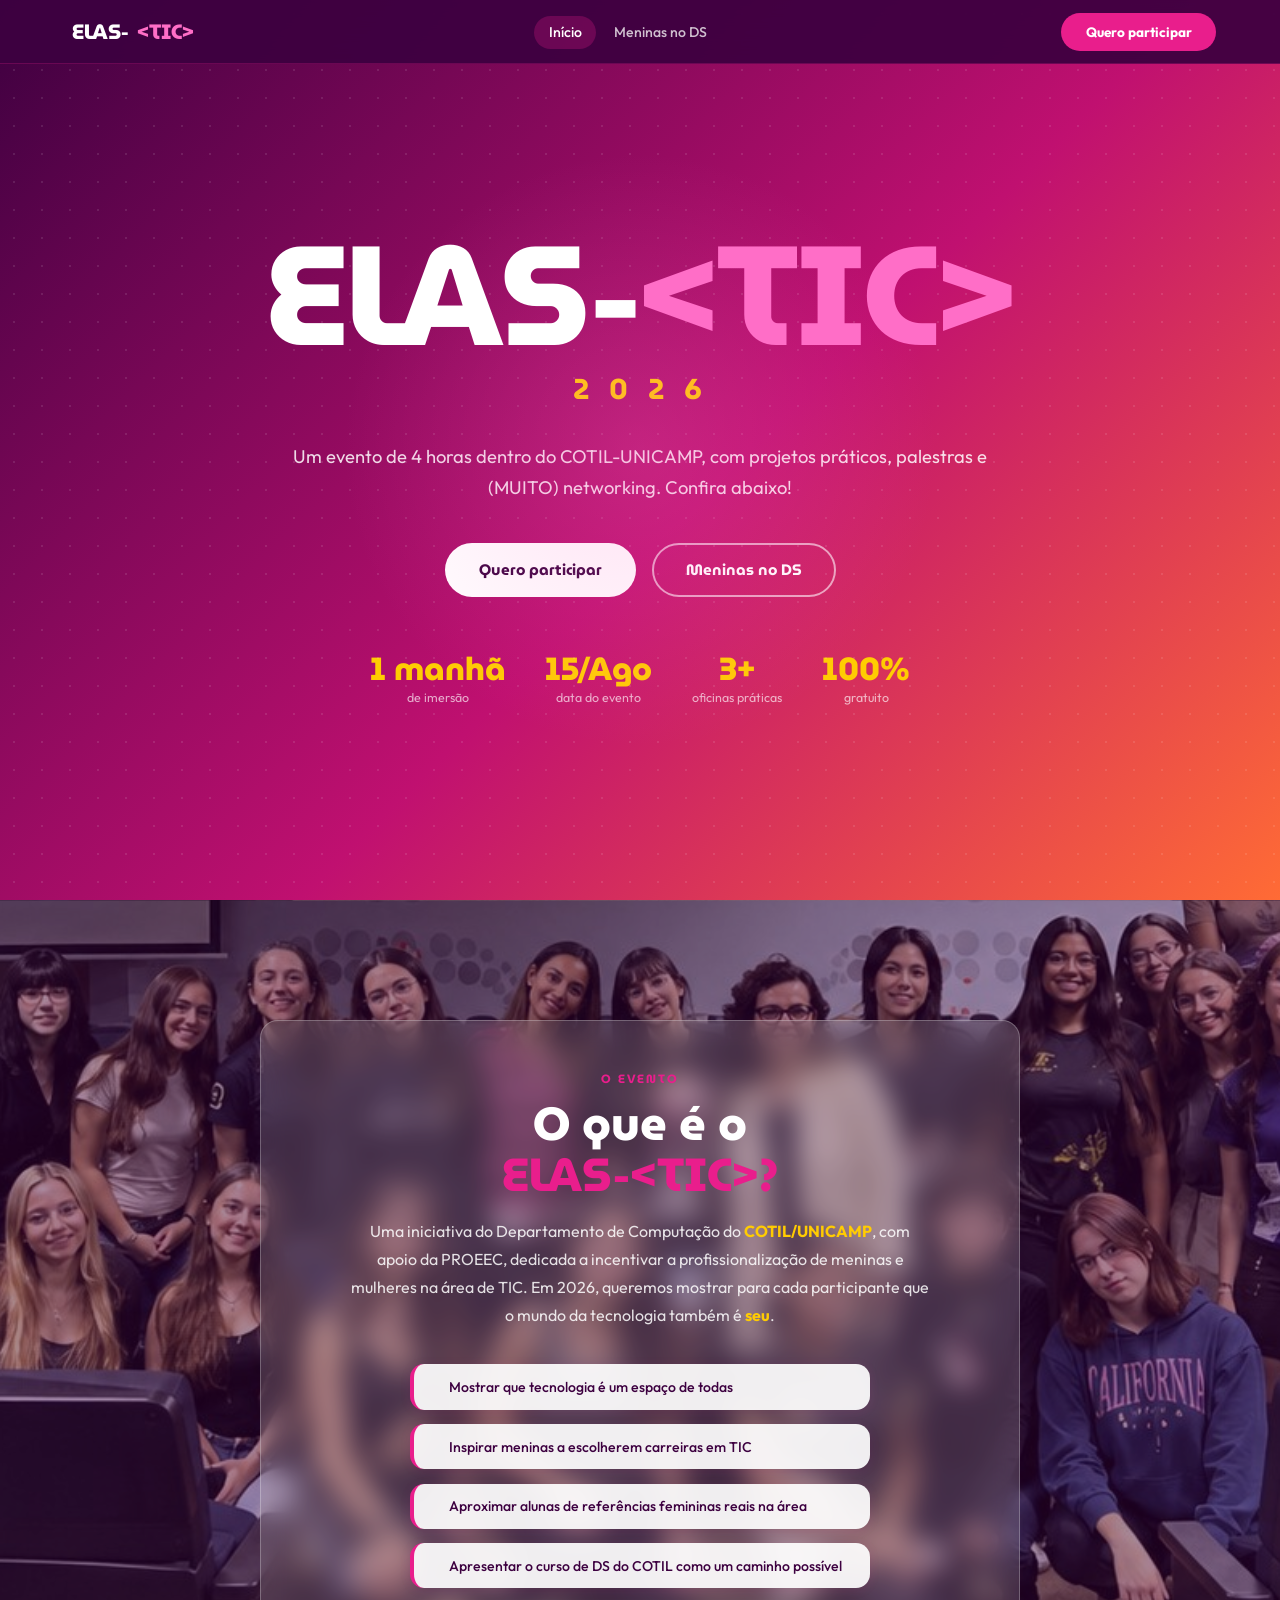
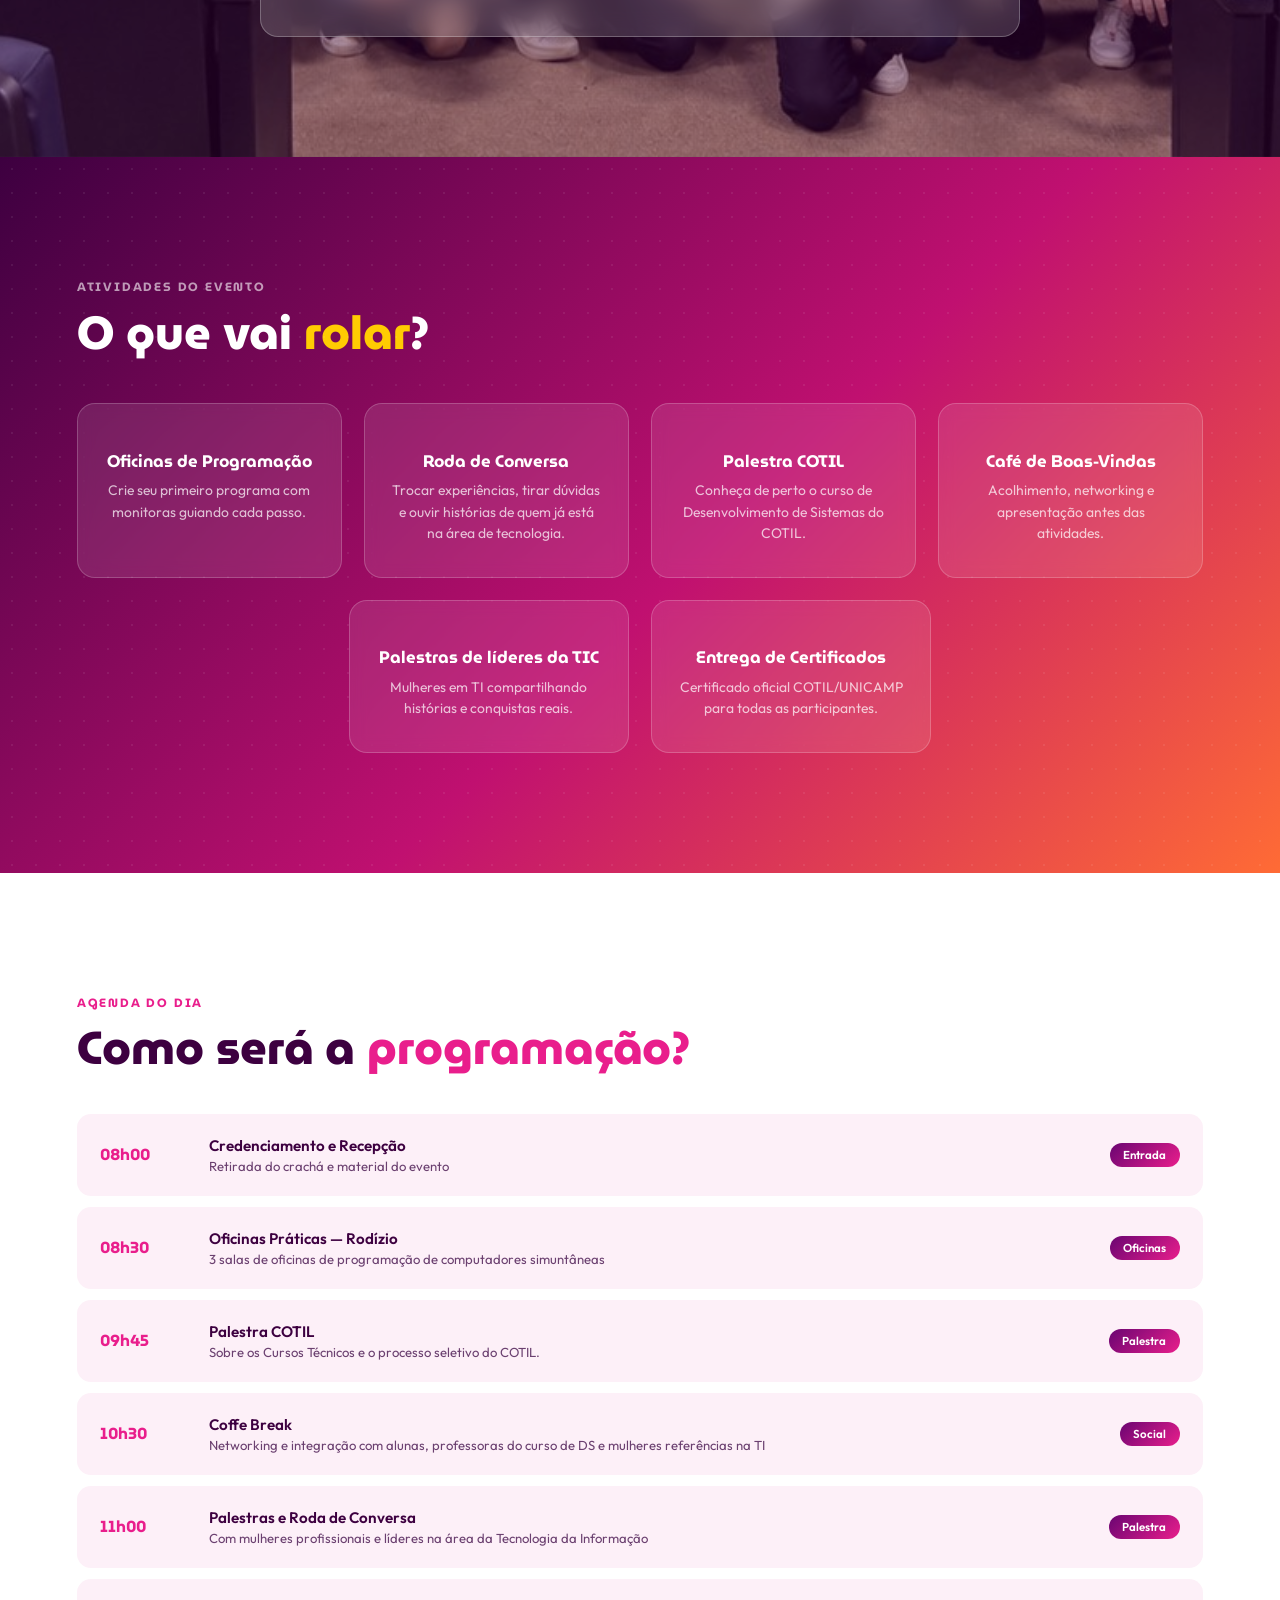
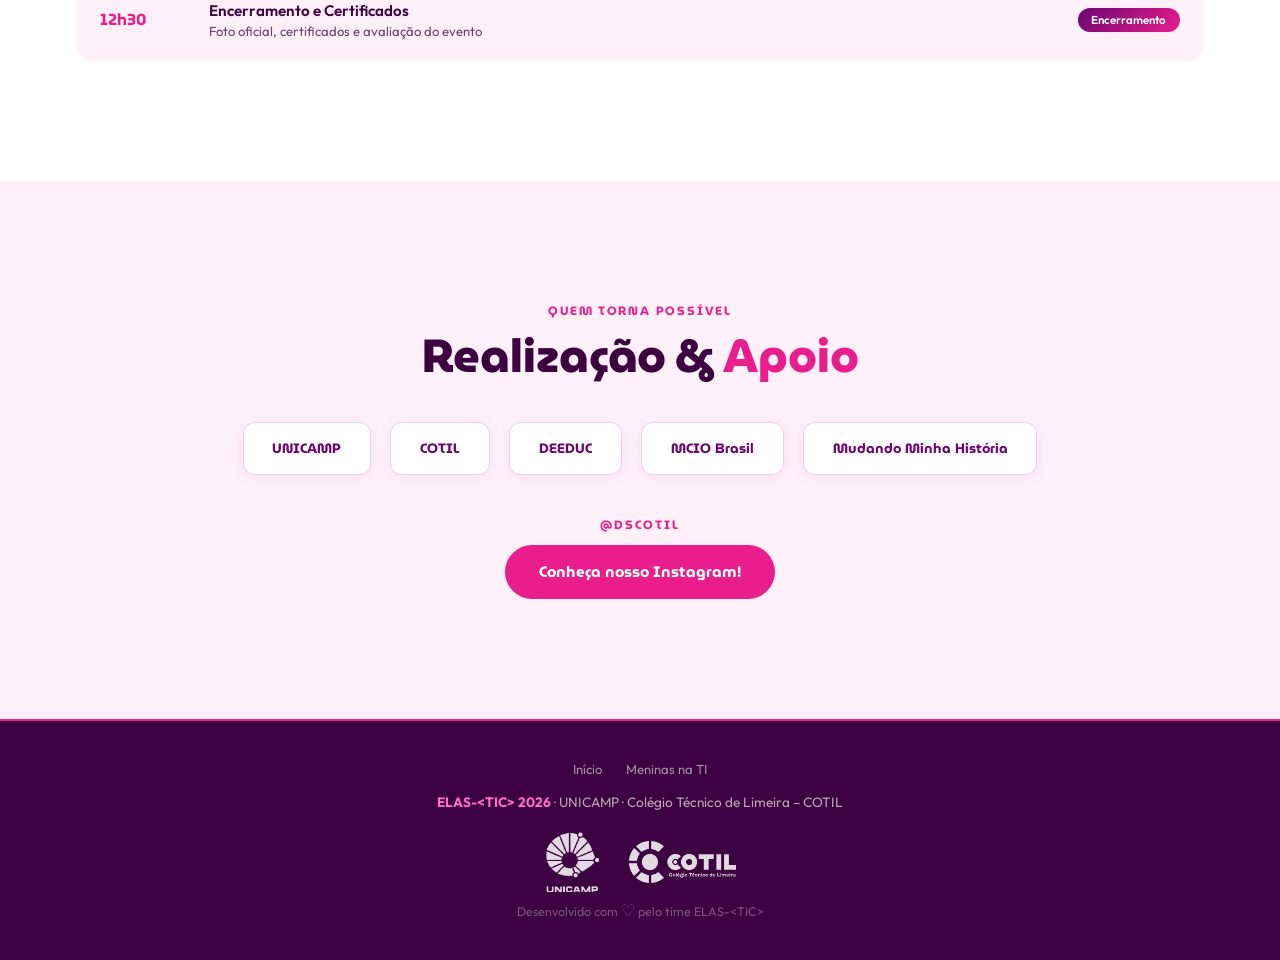
==== commit 67aaf53f: "Arrumei detalhes e banners" ====
--- a/index.html
+++ b/index.html
@@ -51,7 +51,7 @@
 .hero-sub {
   font-size:clamp(1rem,1.8vw,1.15rem);
   color:rgba(255,255,255,0.85);
-  max-width:520px; line-height:1.7;
+  max-width:760px; line-height:1.7;
   margin:0 auto 2.5rem;
 }
 .hero-btns { display:flex; gap:1rem; justify-content:center; flex-wrap:wrap; }
@@ -161,7 +161,7 @@
 .prog-item:hover { border-color:var(--rosa); box-shadow:var(--shadow-sm); }
 .prog-time { font-family:'MuseoModerno',sans-serif; font-size:1rem; font-weight:700; color:var(--rosa); }
 .prog-info h4 { font-weight:600; font-size:0.95rem; color:var(--roxo-escuro); }
-.prog-info p { font-size:0.82rem; color:#999; margin-top:0.2rem; }
+.prog-info p { font-size:0.82rem; color:var(--texto-suave); margin-top:0.2rem; }
 .prog-badge {
   background:var(--grad-card); color:#fff;
   padding:0.28rem 0.85rem; border-radius:50px;
@@ -191,6 +191,16 @@
   .prog-item { grid-template-columns:70px 1fr; }
   .prog-badge { display:none; }
   .section { padding:5rem 5vw; }
+  .sobre-box { padding:2rem 1.6rem; }
+}
+@media(max-width:480px){
+  .hero-badge { display:none; }
+  .hero { padding:90px 5vw 60px; }
+  .hero-stats { gap:1.5rem; margin-top:2rem; }
+  .hero-sub { font-size:0.97rem; }
+  .sobre-box { padding:1.6rem 1.2rem; }
+  .pill { padding:0.7rem 1rem; }
+  .pill-text { font-size:0.82rem; }
 }
 </style>
 </head>
@@ -203,7 +213,7 @@
     <li><a href="index.html" class="active">Início</a></li>
     <li><a href="meninas-ti.html">Meninas no DS</a></li>
   </ul>
-  <a href="inscricao.html" class="nav-cta">Quero participar</a>
+  <a href="https://docs.google.com/forms/d/e/1FAIpQLSfg4KvIrDyqPQtukTfYqi7aDrI4TwfdcUrZkWkQHGhs6Rtmtw/viewform?usp=publish-editor" class="nav-cta">Quero participar</a>
   <button class="nav-hamburger" id="hamburger" aria-label="Menu">
     <span></span><span></span><span></span>
   </button>
@@ -212,12 +222,11 @@
 <!-- HERO -->
 <section class="hero">
   <div class="hero-dots"></div><div class="hero-glow"></div>
-  <div class="hero-badge">UNICAMP · COTIL · DEEDUC · Agosto 2026</div>
   <h1>ELAS-<span class="tag">&lt;TIC&gt;</span></h1>
   <div class="hero-year">2 0 2 6</div>
-  <p class="hero-sub">Um evento exclusivo para meninas do 9º ano ao Ensino Médio</p>
+  <p class="hero-sub">Um evento de 4 horas dentro do COTIL-UNICAMP, com projetos práticos, palestras e (MUITO) networking. Confira abaixo!</p>
   <div class="hero-btns">
-    <a href="inscricao.html" class="btn btn-white"> Quero participar</a>
+    <a href="https://docs.google.com/forms/d/e/1FAIpQLSfg4KvIrDyqPQtukTfYqi7aDrI4TwfdcUrZkWkQHGhs6Rtmtw/viewform?usp=publish-editor" class="btn btn-white"> Quero participar</a>
     <a href="meninas-ti.html" class="btn btn-outline-white">Meninas no DS</a>
   </div>
   <div class="hero-stats">
@@ -233,16 +242,16 @@
   <!-- TODO: salvar a foto enviada como img/cards/sobre-bg.jpg -->
   <div class="sobre-bg" id="sobreBg"></div>
   <div class="sobre-box">
-    <span class="section-tag">O projeto</span>
+    <span class="section-tag">O evento</span>
     <h2 class="section-title">O que é o<br><span>ELAS-&lt;TIC&gt;?</span></h2>
     <p class="section-body">
       Uma iniciativa do Departamento de Computação do <strong>COTIL/UNICAMP</strong>, com apoio da PROEEC, dedicada a incentivar a profissionalização de meninas e mulheres na área de TIC. Em 2026, queremos mostrar para cada participante que o mundo da tecnologia também é <strong>seu</strong>.
     </p>
     <div class="pills">
-      <div class="pill"><div class="pill-icon"></div><div class="pill-text">Oficinas práticas com profissionais da área</div></div>
-      <div class="pill"><div class="pill-icon"></div><div class="pill-text">Café de boas-vindas e networking</div></div>
-      <div class="pill"><div class="pill-icon"></div><div class="pill-text">Certificado de participação UNICAMP/COTIL</div></div>
-      <div class="pill"><div class="pill-icon"></div><div class="pill-text">Contato com monitoras, docentes e profissionais</div></div>
+      <div class="pill"><div class="pill-icon"></div><div class="pill-text">Mostrar que tecnologia é um espaço de todas</div></div>
+      <div class="pill"><div class="pill-icon"></div><div class="pill-text">Inspirar meninas a escolherem carreiras em TIC</div></div>
+      <div class="pill"><div class="pill-icon"></div><div class="pill-text">Aproximar alunas de referências femininas reais na área</div></div>
+      <div class="pill"><div class="pill-icon"></div><div class="pill-text">Apresentar o curso de DS do COTIL como um caminho possível</div></div>
     </div>
   </div>
 </section>
@@ -252,11 +261,11 @@
   <span class="section-tag section-tag--light">Atividades do evento</span>
   <h2 class="section-title section-title--light">O que vai<span> rolar</span>?</h2>
   <div class="evento-grid">
-    <div class="card-glass evento-card"><div class="evento-icon"></div><h3>Oficina de Programação</h3><p>Crie seu primeiro programa com monitoras guiando cada passo.</p></div>
-    <div class="card-glass evento-card"><div class="evento-icon"></div><h3>Oficina de Design Digital</h3><p>Interfaces, identidades visuais e UX/UI com ferramentas profissionais.</p></div>
-    <div class="card-glass evento-card"><div class="evento-icon"></div><h3>Oficina de Inteligência Artificial</h3><p>Explore IA, machine learning e as carreiras do futuro.</p></div>
+    <div class="card-glass evento-card"><div class="evento-icon"></div><h3>Oficinas de Programação</h3><p>Crie seu primeiro programa com monitoras guiando cada passo.</p></div>
+    <div class="card-glass evento-card"><div class="evento-icon"></div><h3>Roda de Conversa</h3><p>Trocar experiências, tirar dúvidas e ouvir histórias de quem já está na área de tecnologia.</p></div>
+    <div class="card-glass evento-card"><div class="evento-icon"></div><h3>Palestra COTIL</h3><p>Conheça de perto o curso de Desenvolvimento de Sistemas do COTIL.</p></div>
     <div class="card-glass evento-card"><div class="evento-icon"></div><h3>Café de Boas-Vindas</h3><p>Acolhimento, networking e apresentação antes das atividades.</p></div>
-    <div class="card-glass evento-card"><div class="evento-icon"></div><h3>Palestras Inspiradoras</h3><p>Mulheres em TI compartilhando histórias e conquistas reais.</p></div>
+    <div class="card-glass evento-card"><div class="evento-icon"></div><h3>Palestras de líderes da TIC</h3><p>Mulheres em TI compartilhando histórias e conquistas reais.</p></div>
     <div class="card-glass evento-card"><div class="evento-icon"></div><h3>Entrega de Certificados</h3><p>Certificado oficial COTIL/UNICAMP para todas as participantes.</p></div>
   </div>
 </section>
@@ -267,10 +276,11 @@
   <h2 class="section-title">Como será a <span>programação?</span></h2>
   <div class="prog-list">
     <div class="prog-item"><div class="prog-time">08h00</div><div class="prog-info"><h4>Credenciamento e Recepção</h4><p>Retirada do crachá e material do evento</p></div><div class="prog-badge">Entrada</div></div>
-    <div class="prog-item"><div class="prog-time">08h30</div><div class="prog-info"><h4>Café de Boas-Vindas</h4><p>Networking e apresentação do projeto ELAS-&lt;TIC&gt;</p></div><div class="prog-badge">Social</div></div>
-    <div class="prog-item"><div class="prog-time">09h00</div><div class="prog-info"><h4>Abertura Oficial + Palestra</h4><p>Apresentação do projeto e mulheres na TI</p></div><div class="prog-badge">Palestra</div></div>
-    <div class="prog-item"><div class="prog-time">10h00</div><div class="prog-info"><h4>Oficinas Práticas — Rodízio</h4><p>Programação · Design · Inteligência Artificial</p></div><div class="prog-badge">Oficinas</div></div>
-    <div class="prog-item"><div class="prog-time">12h00</div><div class="prog-info"><h4>Encerramento e Certificados</h4><p>Foto oficial, certificados e avaliação do evento</p></div><div class="prog-badge">Encerramento</div></div>
+    <div class="prog-item"><div class="prog-time">08h30</div><div class="prog-info"><h4>Oficinas Práticas — Rodízio</h4><p>3 salas de oficinas de programação de computadores simuntâneas </p></div><div class="prog-badge">Oficinas</div></div>
+    <div class="prog-item"><div class="prog-time">09h45</div><div class="prog-info"><h4>Palestra COTIL</h4><p>Sobre os Cursos Técnicos e o processo seletivo do COTIL.</p></div><div class="prog-badge">Palestra</div></div>
+    <div class="prog-item"><div class="prog-time">10h30</div><div class="prog-info"><h4>Coffe Break</h4><p>Networking e integração com alunas, professoras do curso de DS e mulheres referências na TI</p></div><div class="prog-badge">Social</div></div>
+    <div class="prog-item"><div class="prog-time">11h00</div><div class="prog-info"><h4>Palestras e Roda de Conversa</h4><p>Com mulheres profissionais e líderes na área da Tecnologia da Informação</p></div><div class="prog-badge">Palestra</div></div>
+    <div class="prog-item"><div class="prog-time">12h30</div><div class="prog-info"><h4>Encerramento e Certificados</h4><p>Foto oficial, certificados e avaliação do evento</p></div><div class="prog-badge">Encerramento</div></div>
   </div>
 </section>
  
--- a/shared.css
+++ b/shared.css
@@ -358,4 +358,8 @@
   .form-divider { grid-column:1; }
   .btn-submit { grid-column:1; }
 }
- 
+/* esconde o botão CTA da navbar no mobile — o menu hambúrguer já dá acesso */
+@media (max-width:540px) {
+  .nav-cta { display:none; }
+}
+ 
